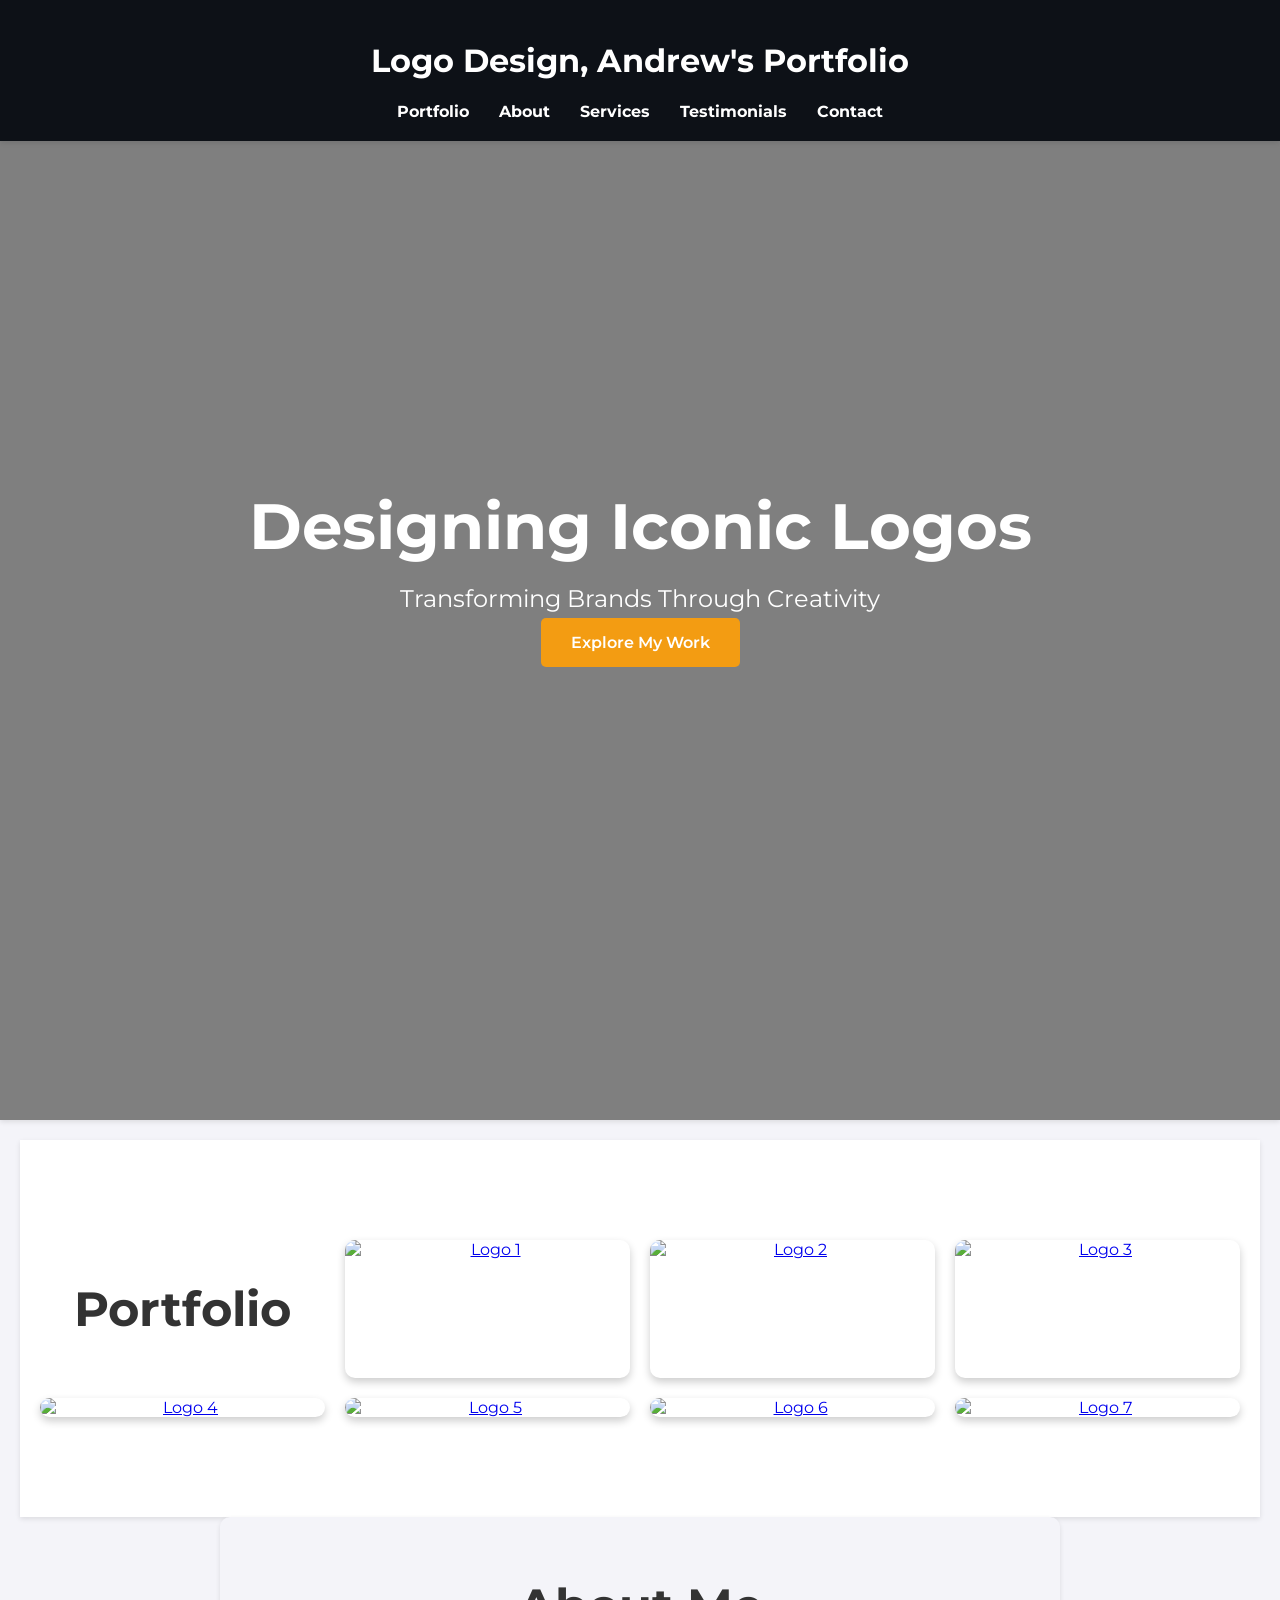
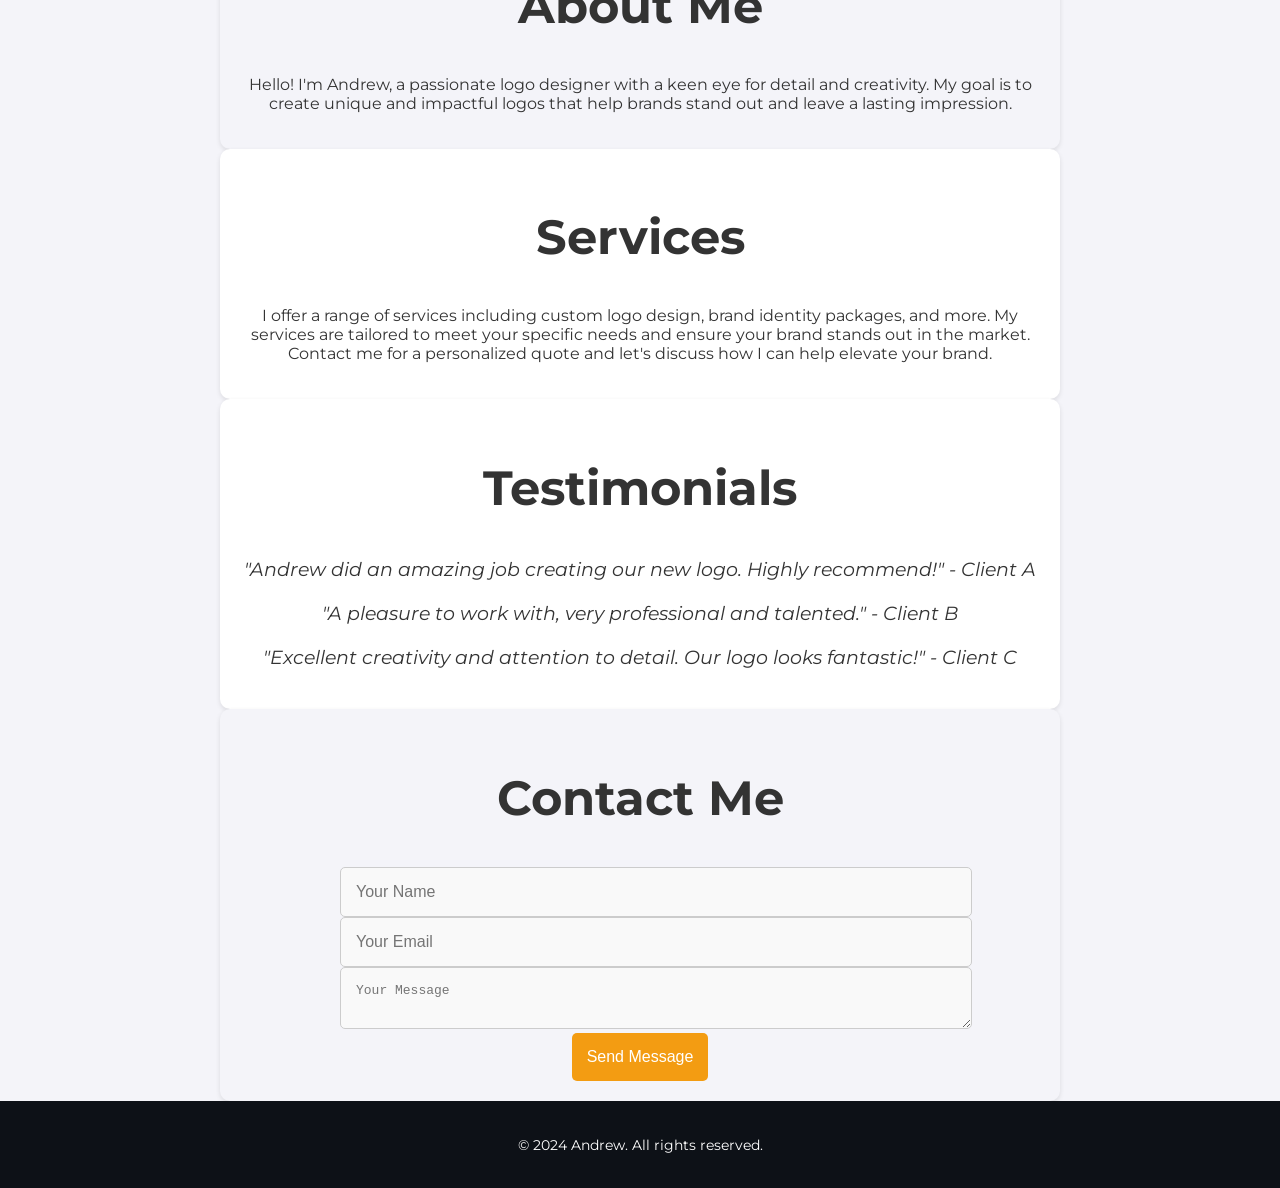
==== index.html @ 04f0a566 "Update index.html" ====
<!DOCTYPE html>
<html lang="en">

<head>
    <meta charset="UTF-8">
    <meta name="viewport" content="width=device-width, initial-scale=1.0">
    <title>Logo Designer Portfolio</title>
    <link href="https://fonts.googleapis.com/css2?family=Montserrat:wght@300;400;700&display=swap" rel="stylesheet">
    <script src="https://cdn.emailjs.com/dist/email.min.js"></script>
    <style>
        /* Same CSS as before */
        /* Responsive and General Styles */
body {
    font-family: 'Montserrat', sans-serif;
    margin: 0;
    padding: 0;
    color: #333;
    background-color: #f4f4f9;
}

header {
    background-color: #0d1117;
    color: #ffffff;
    padding: 20px 0;
    text-align: center;
    position: fixed;
    top: 0;
    width: 100%;
    z-index: 1000;
    box-shadow: 0 2px 5px rgba(0, 0, 0, 0.1);
    transition: background-color 0.3s;
}

nav ul {
    list-style: none;
    padding: 0;
    display: flex;
    justify-content: center;
    margin: 0;
}

nav ul li {
    margin: 0 15px;
}

nav ul li a {
    color: #ffffff;
    text-decoration: none;
    font-weight: 700;
    transition: color 0.3s;
}

nav ul li a:hover {
    color: #f39c12;
}

.hero {
    position: relative;
    height: 100vh;
    overflow: hidden;
    display: flex;
    justify-content: center;
    align-items: center;
    text-align: center;
    color: #ffffff;
    z-index: 1;
}

.hero-content {
    position: relative;
    z-index: 2;
    max-width: 800px;
    padding: 0 20px;
}

.hero-video {
    position: absolute;
    top: 0;
    left: 0;
    width: 100%;
    height: 100%;
    object-fit: cover;
    z-index: 1;
    opacity: 0.7;
}

.hero::before {
    content: '';
    position: absolute;
    top: 0;
    left: 0;
    width: 100%;
    height: 100%;
    background-color: rgba(0, 0, 0, 0.5);
    z-index: 1;
}

.hero h1 {
    font-size: 4em;
    margin: 0;
    line-height: 1.2;
}

.hero p {
    font-size: 1.5em;
    margin: 20px 0;
}

.hero a {
    color: #fff;
    background-color: #f39c12;
    padding: 15px 30px;
    border-radius: 5px;
    text-decoration: none;
    font-weight: 600;
    transition: background-color 0.3s;
}

.hero a:hover {
    background-color: #e67e22;
}

section {
    padding: 100px 20px;
    text-align: center;
    background-color: #ffffff;
    box-shadow: 0 2px 5px rgba(0, 0, 0, 0.1);
    margin: 20px 0;
}

h2 {
    margin-bottom: 40px;
    font-size: 3em;
    color: #333;
}

.portfolio {
    display: grid;
    grid-template-columns: repeat(auto-fit, minmax(250px, 1fr));
    gap: 20px;
    max-width: 1200px;
    margin: 0 auto;
}

.portfolio-item {
    transition: transform 0.3s, box-shadow 0.3s;
    border-radius: 10px;
    overflow: hidden;
    box-shadow: 0 4px 8px rgba(0, 0, 0, 0.2);
    cursor: pointer;
}

.portfolio-item img {
    width: 100%;
    height: auto;
    display: block;
}

.portfolio-item:hover {
    transform: translateY(-10px);
    box-shadow: 0 8px 16px rgba(0, 0, 0, 0.3);
}

.lightbox {
    display: none;
    position: fixed;
    top: 0;
    left: 0;
    width: 100%;
    height: 100%;
    background-color: rgba(0, 0, 0, 0.8);
    justify-content: center;
    align-items: center;
    z-index: 2000;
}

.lightbox img {
    max-width: 90%;
    max-height: 90%;
}

.lightbox:target {
    display: flex;
}

.lightbox-close {
    position: absolute;
    top: 20px;
    right: 20px;
    color: #ffffff;
    font-size: 2em;
    cursor: pointer;
    transition: color 0.3s;
}

.lightbox-close:hover {
    color: #f39c12;
}

.about,
.services,
.testimonials,
.contact {
    max-width: 800px;
    margin: 0 auto;
    padding: 20px;
    background-color: #f4f4f9;
    border-radius: 10px;
    box-shadow: 0 2px 5px rgba(0, 0, 0, 0.1);
}

.services,
.testimonials {
    background-color: #ffffff;
}

.testimonials p {
    font-style: italic;
    margin: 20px 0;
    font-size: 1.2em;
}

footer {
    background-color: #0d1117;
    color: #ffffff;
    text-align: center;
    padding: 20px 0;
    font-size: 0.9em;
}

.contact-form {
    max-width: 600px;
    margin: 0 auto;
    display: flex;
    flex-direction: column;
    gap: 15px;
}

.contact-form input,
.contact-form textarea {
    width: 100%;
    padding: 15px;
    border: 1px solid #ccc;
    border-radius: 5px;
    font-size: 1em;
    background-color: #f9f9f9;
}

.contact-form button {
    background-color: #f39c12;
    color: #fff;
    padding: 15px;
    border: none;
    border-radius: 5px;
    cursor: pointer;
    font-size: 1em;
    transition: background-color 0.3s;
}

.contact-form button:hover {
    background-color: #e67e22;
}

.error {
    border-color: red;
}

/* Media Queries for Responsive Design */
@media (max-width: 768px) {
    header {
        padding: 15px 0;
    }

    nav ul li {
        margin: 0 10px;
    }

    .hero h1 {
        font-size: 2.5em;
    }

    .hero p {
        font-size: 1.2em;
    }

    .portfolio {
        grid-template-columns: repeat(auto-fit, minmax(200px, 1fr));
        gap: 10px;
    }

    h2 {
        font-size: 2.5em;
    }

    section {
        padding: 80px 20px;
    }
}

@media (max-width: 480px) {
    header {
        padding: 10px 0;
    }

    nav ul {
        flex-direction: column;
    }

    nav ul li {
        margin: 10px 0;
    }

    .hero h1 {
        font-size: 2em;
    }

    .hero p {
        font-size: 1em;
    }

    .portfolio {
        grid-template-columns: 1fr;
        gap: 10px;
    }

    h2 {
        font-size: 2em;
    }

    section {
        padding: 60px 15px;
    }

    .contact-form input,
    .contact-form textarea {
        font-size: 0.9em;
        padding: 12px;
    }

    .contact-form button {
        font-size: 0.9em;
        padding: 12px;
    }
}
    </style>
</head>

<body>
    <header>
        <h1>Logo Design, Andrew's Portfolio</h1>
        <nav>
            <ul>
                <li><a href="#portfolio">Portfolio</a></li>
                <li><a href="#about">About</a></li>
                <li><a href="#services">Services</a></li>
                <li><a href="#testimonials">Testimonials</a></li>
                <li><a href="#contact">Contact</a></li>
            </ul>
        </nav>
    </header>

    <section class="hero">
        <!-- Video Background -->
        <video autoplay muted loop id="heroVideo" class="hero-video">
            <source src="91592-628463727_small.mp4" type="video/mp4">
            Your browser does not support the video tag.
        </video>

        <div class="hero-content">
            <h1>Designing Iconic Logos</h1>
            <p>Transforming Brands Through Creativity</p>
            <a href="#portfolio">Explore My Work</a>
        </div>
    </section>

    <section id="portfolio" class="portfolio">
        <h2>Portfolio</h2>
        <div class="portfolio-item">
            <a href="#lightbox1" data-image="https://via.placeholder.com/800x600">
                <img src="https://via.placeholder.com/400x300" alt="Logo 1">
            </a>
        </div>
        <div class="portfolio-item">
            <a href="#lightbox2" data-image="https://via.placeholder.com/800x600">
                <img src="https://via.placeholder.com/400x300" alt="Logo 2">
            </a>
        </div>
        <div class="portfolio-item">
            <a href="#lightbox3" data-image="https://via.placeholder.com/800x600">
                <img src="https://via.placeholder.com/400x300" alt="Logo 3">
            </a>
        </div>
        <div class="portfolio-item">
            <a href="#lightbox1" data-image="https://via.placeholder.com/800x600">
                <img src="https://via.placeholder.com/400x300" alt="Logo 4">
            </a>
        </div>
        <div class="portfolio-item">
            <a href="#lightbox2" data-image="https://via.placeholder.com/800x600">
                <img src="https://via.placeholder.com/400x300" alt="Logo 5">
            </a>
        </div>
        <div class="portfolio-item">
            <a href="#lightbox3" data-image="https://via.placeholder.com/800x600">
                <img src="https://via.placeholder.com/400x300" alt="Logo 6">
            </a>
        </div>
        <div class="portfolio-item">
            <a href="#lightbox3" data-image="https://via.placeholder.com/800x600">
                <img src="https://via.placeholder.com/400x300" alt="Logo 7">
            </a>
        </div>
        <!-- Add more portfolio items as needed -->
    </section>

    <!-- Lightbox Sections -->
    <div id="lightbox1" class="lightbox">
        <span class="lightbox-close" onclick="window.location.hash = '';">&times;</span>
        <img src="https://via.placeholder.com/800x600" alt="Logo 1">
    </div>
    <div id="lightbox2" class="lightbox">
        <span class="lightbox-close" onclick="window.location.hash = '';">&times;</span>
        <img src="https://via.placeholder.com/800x600" alt="Logo 2">
    </div>
    <div id="lightbox3" class="lightbox">
        <span class="lightbox-close" onclick="window.location.hash = '';">&times;</span>
        <img src="https://via.placeholder.com/800x600" alt="Logo 3">
    </div>
    <div id="lightbox1" class="lightbox">
        <span class="lightbox-close" onclick="window.location.hash = '';">&times;</span>
        <img src="https://via.placeholder.com/800x600" alt="Logo 4">
    </div>
    <div id="lightbox2" class="lightbox">
        <span class="lightbox-close" onclick="window.location.hash = '';">&times;</span>
        <img src="https://via.placeholder.com/800x600" alt="Logo 5">
    </div>
    <div id="lightbox3" class="lightbox">
        <span class="lightbox-close" onclick="window.location.hash = '';">&times;</span>
        <img src="https://via.placeholder.com/800x600" alt="Logo 6">
    </div>
    <div id="lightbox3" class="lightbox">
        <span class="lightbox-close" onclick="window.location.hash = '';">&times;</span>
        <img src="https://via.placeholder.com/800x600" alt="Logo 7">
    </div>

    <section id="about" class="about">
        <h2>About Me</h2>
        <p>Hello! I'm Andrew, a passionate logo designer with a keen eye for detail and creativity. My goal is to create unique and impactful logos that help brands stand out and leave a lasting impression.</p>
    </section>

    <section id="services" class="services">
        <h2>Services</h2>
        <p>I offer a range of services including custom logo design, brand identity packages, and more. My services are tailored to meet your specific needs and ensure your brand stands out in the market. Contact me for a personalized quote and let's discuss how I can help elevate your brand.</p>
    </section>

    <section id="testimonials" class="testimonials">
        <h2>Testimonials</h2>
        <p>"Andrew did an amazing job creating our new logo. Highly recommend!" - Client A</p>
        <p>"A pleasure to work with, very professional and talented." - Client B</p>
        <p>"Excellent creativity and attention to detail. Our logo looks fantastic!" - Client C</p>
    </section>

    <section id="contact" class="contact">
        <h2>Contact Me</h2>
        <div class="contact-form">
            <form id="contact-form">
                <input type="text" name="name" placeholder="Your Name" required>
                <input type="email" name="email" placeholder="Your Email" required>
                <textarea name="message" placeholder="Your Message" required></textarea>
                <button type="submit">Send Message</button>
            </form>
        </div>
    </section>

    <footer>
        <p>&copy; 2024 Andrew. All rights reserved.</p>
    </footer>

    <script>
        emailjs.init("1Louy701aFXIKNTLS");

        document.getElementById('contact-form').addEventListener('submit', function(event) {
            event.preventDefault();
            
            const form = event.target;
            
            emailjs.sendForm('service_i43rdo8', 'template_s6e9swh', form)
                .then(function(response) {
                    alert('Message sent successfully!');
                    form.reset();
                }, function(error) {
                    alert('Failed to send message. Please try again.');
                });
        });

        document.querySelectorAll('.portfolio-item a').forEach(item => {
            item.addEventListener('click', function(event) {
                event.preventDefault();
                const lightboxId = this.getAttribute('href');
                document.querySelector(lightboxId).style.display = 'flex';
            });
        });

        document.querySelectorAll('.lightbox-close').forEach(closeBtn => {
            closeBtn.addEventListener('click', function() {
                this.parentElement.style.display = 'none';
            });
        });
    </script>
</body>

            </html>
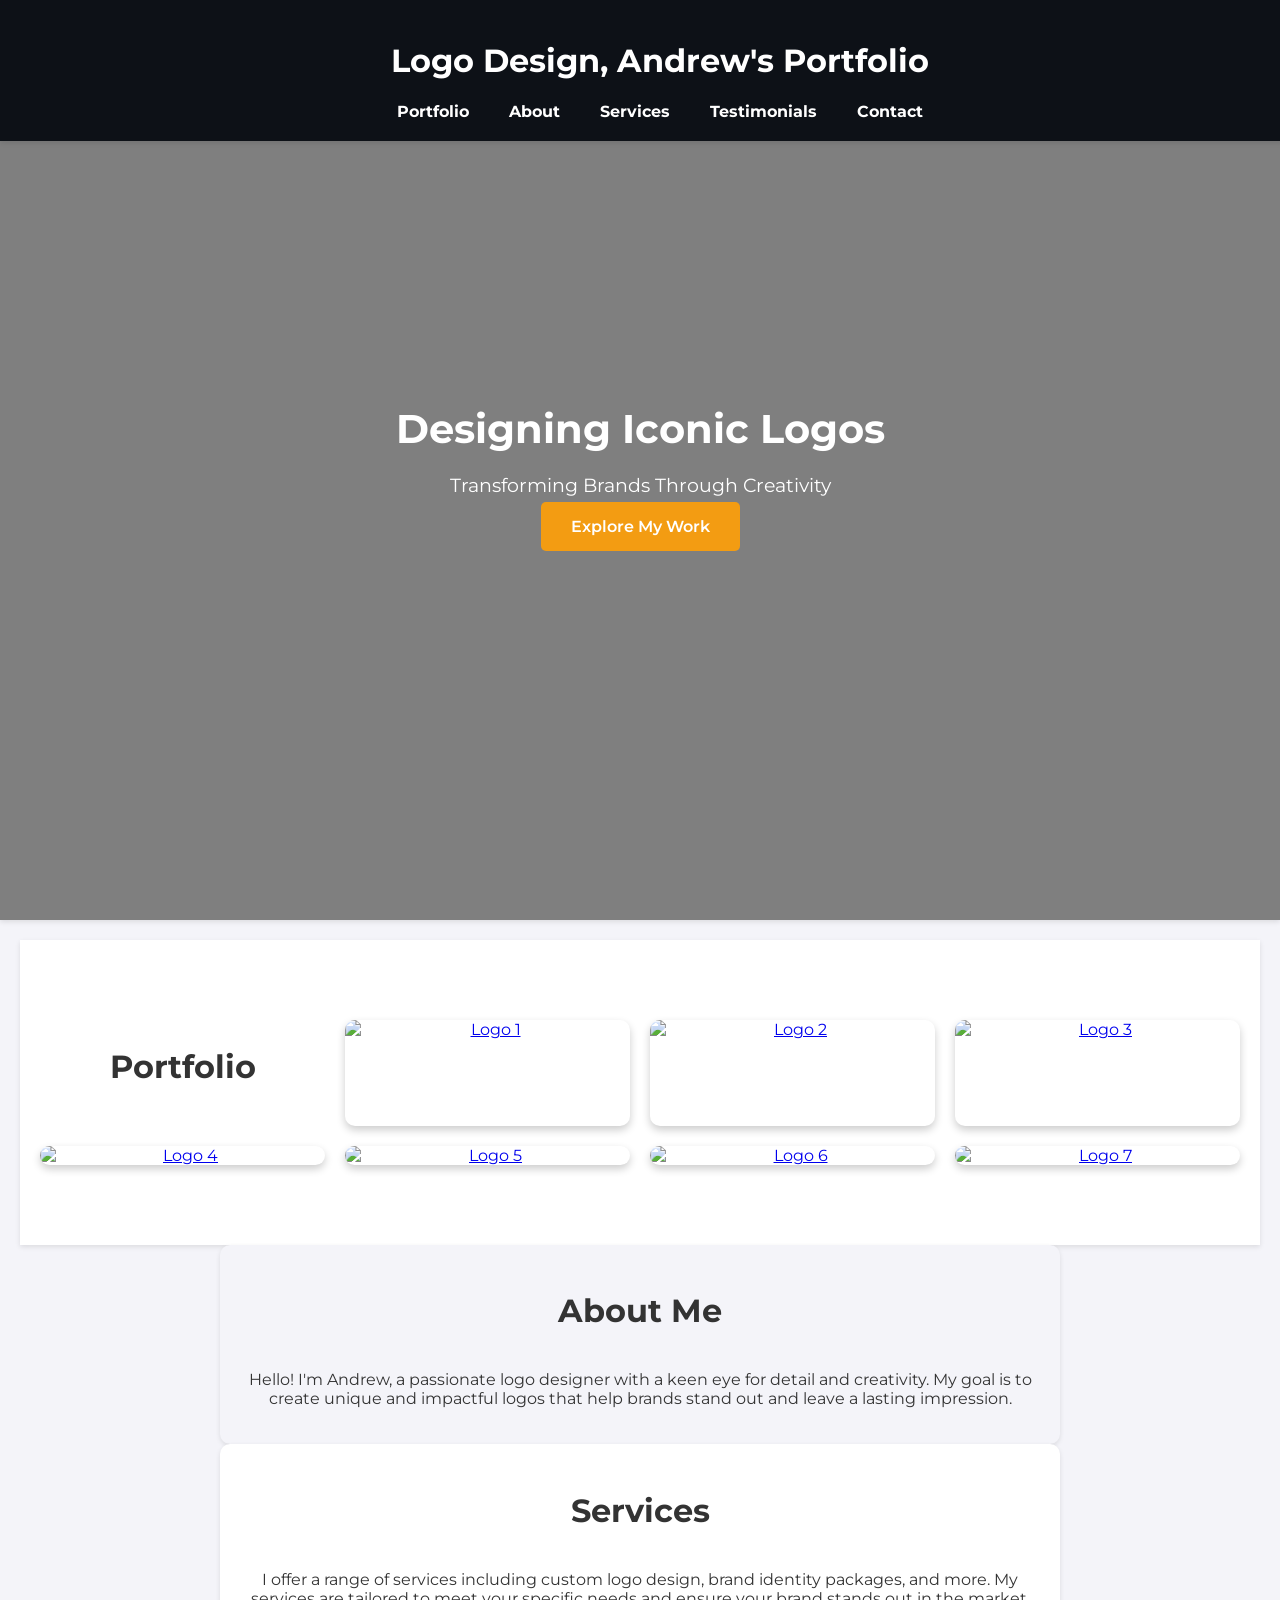
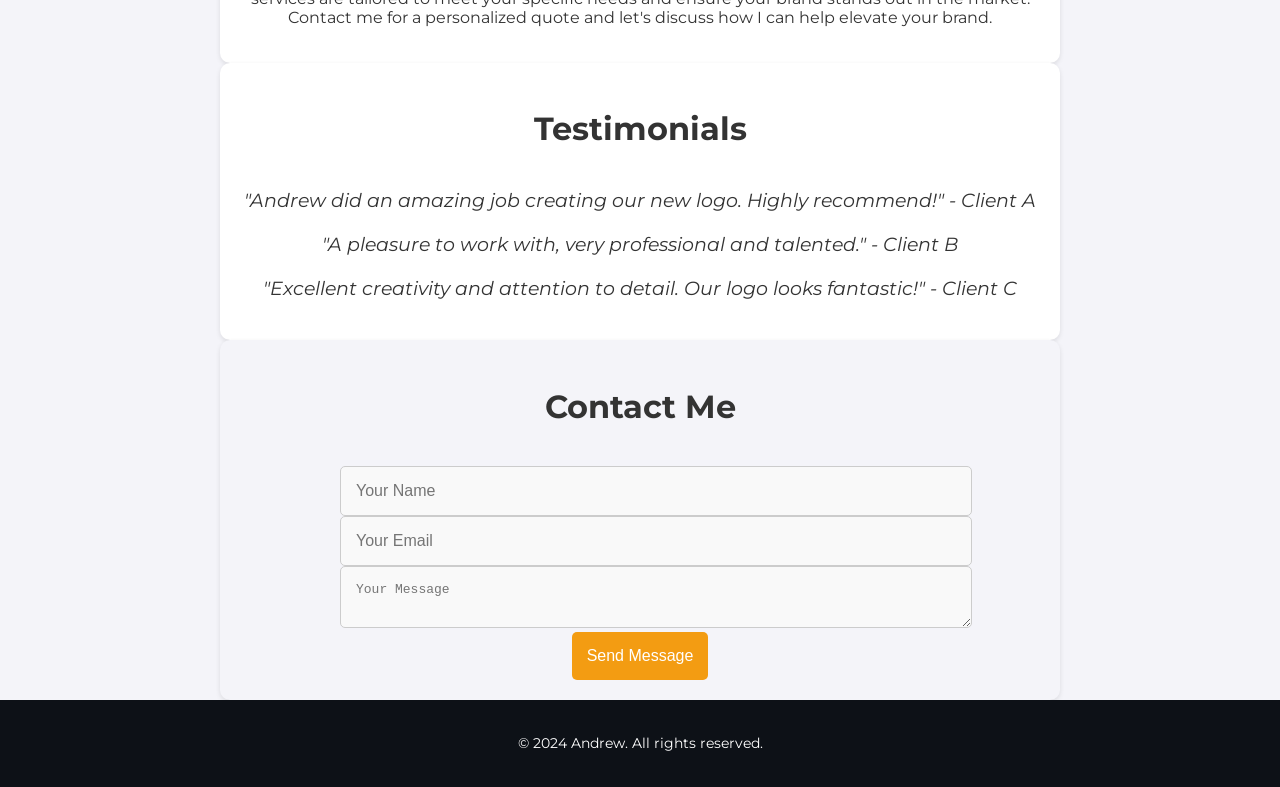
==== commit 25aef52d: "Update index.html" ====
--- a/index.html
+++ b/index.html
@@ -10,338 +10,285 @@
     <style>
         /* Same CSS as before */
         /* Responsive and General Styles */
-body {
-    font-family: 'Montserrat', sans-serif;
-    margin: 0;
-    padding: 0;
-    color: #333;
-    background-color: #f4f4f9;
-}
-
-header {
-    background-color: #0d1117;
-    color: #ffffff;
-    padding: 20px 0;
-    text-align: center;
-    position: fixed;
-    top: 0;
-    width: 100%;
-    z-index: 1000;
-    box-shadow: 0 2px 5px rgba(0, 0, 0, 0.1);
-    transition: background-color 0.3s;
-}
-
-nav ul {
-    list-style: none;
-    padding: 0;
-    display: flex;
-    justify-content: center;
-    margin: 0;
-}
-
-nav ul li {
-    margin: 0 15px;
-}
-
-nav ul li a {
-    color: #ffffff;
-    text-decoration: none;
-    font-weight: 700;
-    transition: color 0.3s;
-}
-
-nav ul li a:hover {
-    color: #f39c12;
-}
-
-.hero {
-    position: relative;
-    height: 100vh;
-    overflow: hidden;
-    display: flex;
-    justify-content: center;
-    align-items: center;
-    text-align: center;
-    color: #ffffff;
-    z-index: 1;
-}
-
-.hero-content {
-    position: relative;
-    z-index: 2;
-    max-width: 800px;
-    padding: 0 20px;
-}
-
-.hero-video {
-    position: absolute;
-    top: 0;
-    left: 0;
-    width: 100%;
-    height: 100%;
-    object-fit: cover;
-    z-index: 1;
-    opacity: 0.7;
-}
-
-.hero::before {
-    content: '';
-    position: absolute;
-    top: 0;
-    left: 0;
-    width: 100%;
-    height: 100%;
-    background-color: rgba(0, 0, 0, 0.5);
-    z-index: 1;
-}
-
-.hero h1 {
-    font-size: 4em;
-    margin: 0;
-    line-height: 1.2;
-}
-
-.hero p {
-    font-size: 1.5em;
-    margin: 20px 0;
-}
-
-.hero a {
-    color: #fff;
-    background-color: #f39c12;
-    padding: 15px 30px;
-    border-radius: 5px;
-    text-decoration: none;
-    font-weight: 600;
-    transition: background-color 0.3s;
-}
-
-.hero a:hover {
-    background-color: #e67e22;
-}
-
-section {
-    padding: 100px 20px;
-    text-align: center;
-    background-color: #ffffff;
-    box-shadow: 0 2px 5px rgba(0, 0, 0, 0.1);
-    margin: 20px 0;
-}
-
-h2 {
-    margin-bottom: 40px;
-    font-size: 3em;
-    color: #333;
-}
-
-.portfolio {
-    display: grid;
-    grid-template-columns: repeat(auto-fit, minmax(250px, 1fr));
-    gap: 20px;
-    max-width: 1200px;
-    margin: 0 auto;
-}
-
-.portfolio-item {
-    transition: transform 0.3s, box-shadow 0.3s;
-    border-radius: 10px;
-    overflow: hidden;
-    box-shadow: 0 4px 8px rgba(0, 0, 0, 0.2);
-    cursor: pointer;
-}
-
-.portfolio-item img {
-    width: 100%;
-    height: auto;
-    display: block;
-}
-
-.portfolio-item:hover {
-    transform: translateY(-10px);
-    box-shadow: 0 8px 16px rgba(0, 0, 0, 0.3);
-}
-
-.lightbox {
-    display: none;
-    position: fixed;
-    top: 0;
-    left: 0;
-    width: 100%;
-    height: 100%;
-    background-color: rgba(0, 0, 0, 0.8);
-    justify-content: center;
-    align-items: center;
-    z-index: 2000;
-}
-
-.lightbox img {
-    max-width: 90%;
-    max-height: 90%;
-}
-
-.lightbox:target {
-    display: flex;
-}
-
-.lightbox-close {
-    position: absolute;
-    top: 20px;
-    right: 20px;
-    color: #ffffff;
-    font-size: 2em;
-    cursor: pointer;
-    transition: color 0.3s;
-}
-
-.lightbox-close:hover {
-    color: #f39c12;
-}
-
-.about,
-.services,
-.testimonials,
-.contact {
-    max-width: 800px;
-    margin: 0 auto;
-    padding: 20px;
-    background-color: #f4f4f9;
-    border-radius: 10px;
-    box-shadow: 0 2px 5px rgba(0, 0, 0, 0.1);
-}
-
-.services,
-.testimonials {
-    background-color: #ffffff;
-}
-
-.testimonials p {
-    font-style: italic;
-    margin: 20px 0;
-    font-size: 1.2em;
-}
-
-footer {
-    background-color: #0d1117;
-    color: #ffffff;
-    text-align: center;
-    padding: 20px 0;
-    font-size: 0.9em;
-}
-
-.contact-form {
-    max-width: 600px;
-    margin: 0 auto;
-    display: flex;
-    flex-direction: column;
-    gap: 15px;
-}
-
-.contact-form input,
-.contact-form textarea {
-    width: 100%;
-    padding: 15px;
-    border: 1px solid #ccc;
-    border-radius: 5px;
-    font-size: 1em;
-    background-color: #f9f9f9;
-}
-
-.contact-form button {
-    background-color: #f39c12;
-    color: #fff;
-    padding: 15px;
-    border: none;
-    border-radius: 5px;
-    cursor: pointer;
-    font-size: 1em;
-    transition: background-color 0.3s;
-}
-
-.contact-form button:hover {
-    background-color: #e67e22;
-}
-
-.error {
-    border-color: red;
-}
-
-/* Media Queries for Responsive Design */
-@media (max-width: 768px) {
-    header {
-        padding: 15px 0;
-    }
-
-    nav ul li {
-        margin: 0 10px;
-    }
-
-    .hero h1 {
-        font-size: 2.5em;
-    }
-
-    .hero p {
-        font-size: 1.2em;
-    }
-
-    .portfolio {
-        grid-template-columns: repeat(auto-fit, minmax(200px, 1fr));
-        gap: 10px;
-    }
-
-    h2 {
-        font-size: 2.5em;
-    }
-
-    section {
-        padding: 80px 20px;
-    }
-}
-
-@media (max-width: 480px) {
-    header {
-        padding: 10px 0;
-    }
-
-    nav ul {
-        flex-direction: column;
-    }
-
-    nav ul li {
-        margin: 10px 0;
-    }
-
-    .hero h1 {
-        font-size: 2em;
-    }
-
-    .hero p {
-        font-size: 1em;
-    }
-
-    .portfolio {
-        grid-template-columns: 1fr;
-        gap: 10px;
-    }
-
-    h2 {
-        font-size: 2em;
-    }
-
-    section {
-        padding: 60px 15px;
-    }
-
-    .contact-form input,
-    .contact-form textarea {
-        font-size: 0.9em;
-        padding: 12px;
-    }
-
-    .contact-form button {
-        font-size: 0.9em;
-        padding: 12px;
-    }
-}
+        body {
+            font-family: 'Montserrat', sans-serif;
+            margin: 0;
+            padding: 0;
+            color: #333;
+            background-color: #f4f4f9;
+        }
+
+        header {
+            background-color: #0d1117;
+            color: #ffffff;
+            padding: 20px;
+            text-align: center;
+            position: fixed;
+            top: 0;
+            width: 100%;
+            z-index: 1000;
+            box-shadow: 0 2px 5px rgba(0, 0, 0, 0.1);
+            transition: background-color 0.3s;
+        }
+
+        nav ul {
+            list-style: none;
+            padding: 0;
+            display: flex;
+            justify-content: center;
+            margin: 0;
+            flex-wrap: wrap;
+        }
+
+        nav ul li {
+            margin: 0 10px;
+        }
+
+        nav ul li a {
+            color: #ffffff;
+            text-decoration: none;
+            font-weight: 700;
+            transition: color 0.3s;
+            padding: 5px 10px;
+        }
+
+        nav ul li a:hover {
+            color: #f39c12;
+        }
+
+        .hero {
+            position: relative;
+            height: 100vh;
+            overflow: hidden;
+            display: flex;
+            justify-content: center;
+            align-items: center;
+            text-align: center;
+            color: #ffffff;
+            z-index: 1;
+            padding: 0 20px;
+            box-sizing: border-box;
+        }
+
+        .hero-content {
+            position: relative;
+            z-index: 2;
+            max-width: 800px;
+        }
+
+        .hero-video {
+            position: absolute;
+            top: 0;
+            left: 0;
+            width: 100%;
+            height: 100%;
+            object-fit: cover;
+            z-index: 1;
+            opacity: 0.7;
+        }
+
+        .hero::before {
+            content: '';
+            position: absolute;
+            top: 0;
+            left: 0;
+            width: 100%;
+            height: 100%;
+            background-color: rgba(0, 0, 0, 0.5);
+            z-index: 1;
+        }
+
+        .hero h1 {
+            font-size: 2.5em;
+            margin: 0;
+            line-height: 1.2;
+        }
+
+        .hero p {
+            font-size: 1.2em;
+            margin: 20px 0;
+        }
+
+        .hero a {
+            color: #fff;
+            background-color: #f39c12;
+            padding: 15px 30px;
+            border-radius: 5px;
+            text-decoration: none;
+            font-weight: 600;
+            transition: background-color 0.3s;
+        }
+
+        .hero a:hover {
+            background-color: #e67e22;
+        }
+
+        section {
+            padding: 80px 20px;
+            text-align: center;
+            background-color: #ffffff;
+            box-shadow: 0 2px 5px rgba(0, 0, 0, 0.1);
+            margin: 20px 0;
+        }
+
+        h2 {
+            margin-bottom: 40px;
+            font-size: 2em;
+            color: #333;
+        }
+
+        .portfolio {
+            display: grid;
+            grid-template-columns: repeat(auto-fit, minmax(250px, 1fr));
+            gap: 20px;
+            max-width: 1200px;
+            margin: 0 auto;
+        }
+
+        .portfolio-item {
+            transition: transform 0.3s, box-shadow 0.3s;
+            border-radius: 10px;
+            overflow: hidden;
+            box-shadow: 0 4px 8px rgba(0, 0, 0, 0.2);
+            cursor: pointer;
+        }
+
+        .portfolio-item img {
+            width: 100%;
+            height: auto;
+            display: block;
+        }
+
+        .portfolio-item:hover {
+            transform: translateY(-10px);
+            box-shadow: 0 8px 16px rgba(0, 0, 0, 0.3);
+        }
+
+        .lightbox {
+            display: none;
+            position: fixed;
+            top: 0;
+            left: 0;
+            width: 100%;
+            height: 100%;
+            background-color: rgba(0, 0, 0, 0.8);
+            justify-content: center;
+            align-items: center;
+            z-index: 2000;
+        }
+
+        .lightbox img {
+            max-width: 90%;
+            max-height: 90%;
+        }
+
+        .lightbox:target {
+            display: flex;
+        }
+
+        .lightbox-close {
+            position: absolute;
+            top: 20px;
+            right: 20px;
+            color: #ffffff;
+            font-size: 2em;
+            cursor: pointer;
+            transition: color 0.3s;
+        }
+
+        .lightbox-close:hover {
+            color: #f39c12;
+        }
+
+        .about,
+        .services,
+        .testimonials,
+        .contact {
+            max-width: 800px;
+            margin: 0 auto;
+            padding: 20px;
+            background-color: #f4f4f9;
+            border-radius: 10px;
+            box-shadow: 0 2px 5px rgba(0, 0, 0, 0.1);
+        }
+
+        .services,
+        .testimonials {
+            background-color: #ffffff;
+        }
+
+        .testimonials p {
+            font-style: italic;
+            margin: 20px 0;
+            font-size: 1.2em;
+        }
+
+        footer {
+            background-color: #0d1117;
+            color: #ffffff;
+            text-align: center;
+            padding: 20px 0;
+            font-size: 0.9em;
+        }
+
+        .contact-form {
+            max-width: 600px;
+            margin: 0 auto;
+            display: flex;
+            flex-direction: column;
+            gap: 15px;
+        }
+
+        .contact-form input,
+        .contact-form textarea {
+            width: 100%;
+            padding: 15px;
+            border: 1px solid #ccc;
+            border-radius: 5px;
+            font-size: 1em;
+            background-color: #f9f9f9;
+        }
+
+        .contact-form button {
+            background-color: #f39c12;
+            color: #fff;
+            padding: 15px;
+            border: none;
+            border-radius: 5px;
+            cursor: pointer;
+            font-size: 1em;
+            transition: background-color 0.3s;
+        }
+
+        .contact-form button:hover {
+            background-color: #e67e22;
+        }
+
+        @media (max-width: 768px) {
+            .hero h1 {
+                font-size: 2em;
+            }
+
+            .hero p {
+                font-size: 1em;
+            }
+
+            nav ul {
+                flex-direction: column;
+            }
+
+            .portfolio {
+                grid-template-columns: 1fr;
+            }
+
+            section {
+                padding: 60px 20px;
+            }
+
+            h2 {
+                font-size: 1.8em;
+            }
+        }
     </style>
 </head>
 
@@ -509,4 +456,4 @@
     </script>
 </body>
 
-            </html>
+</html>
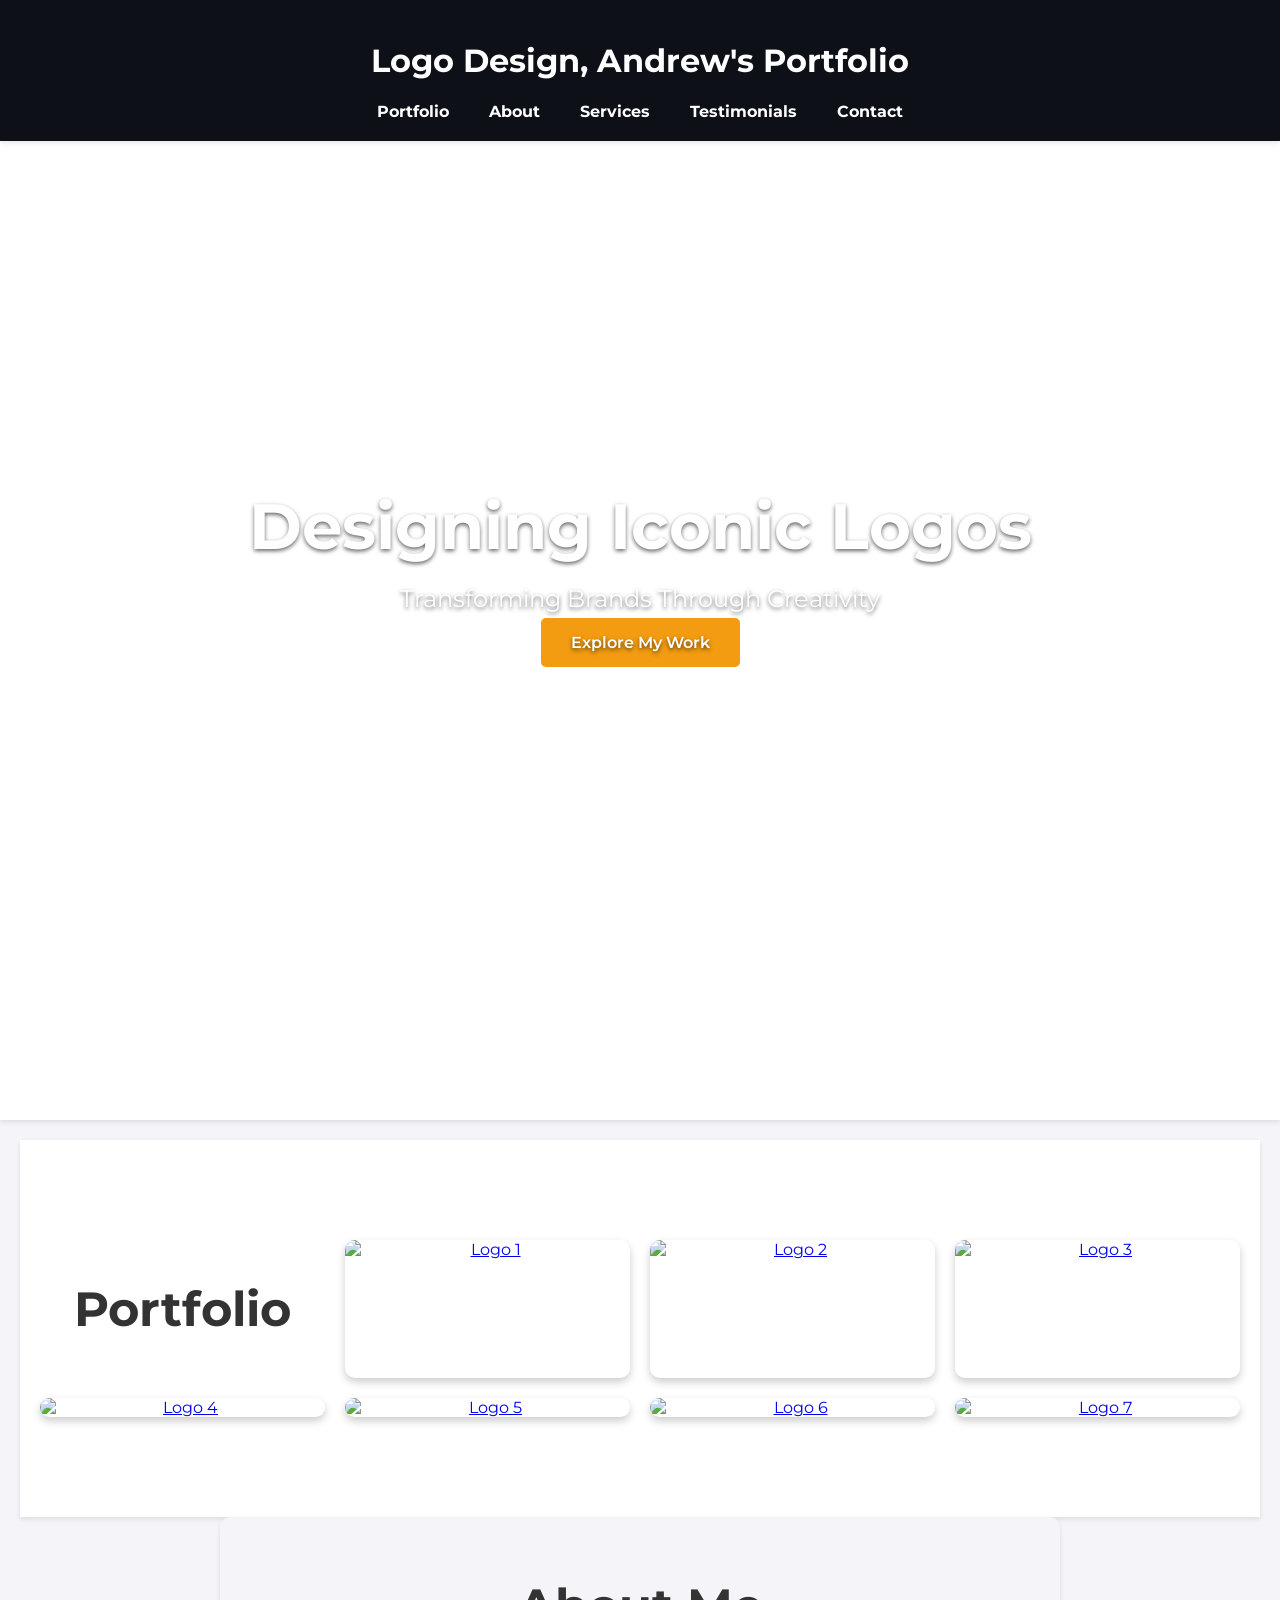
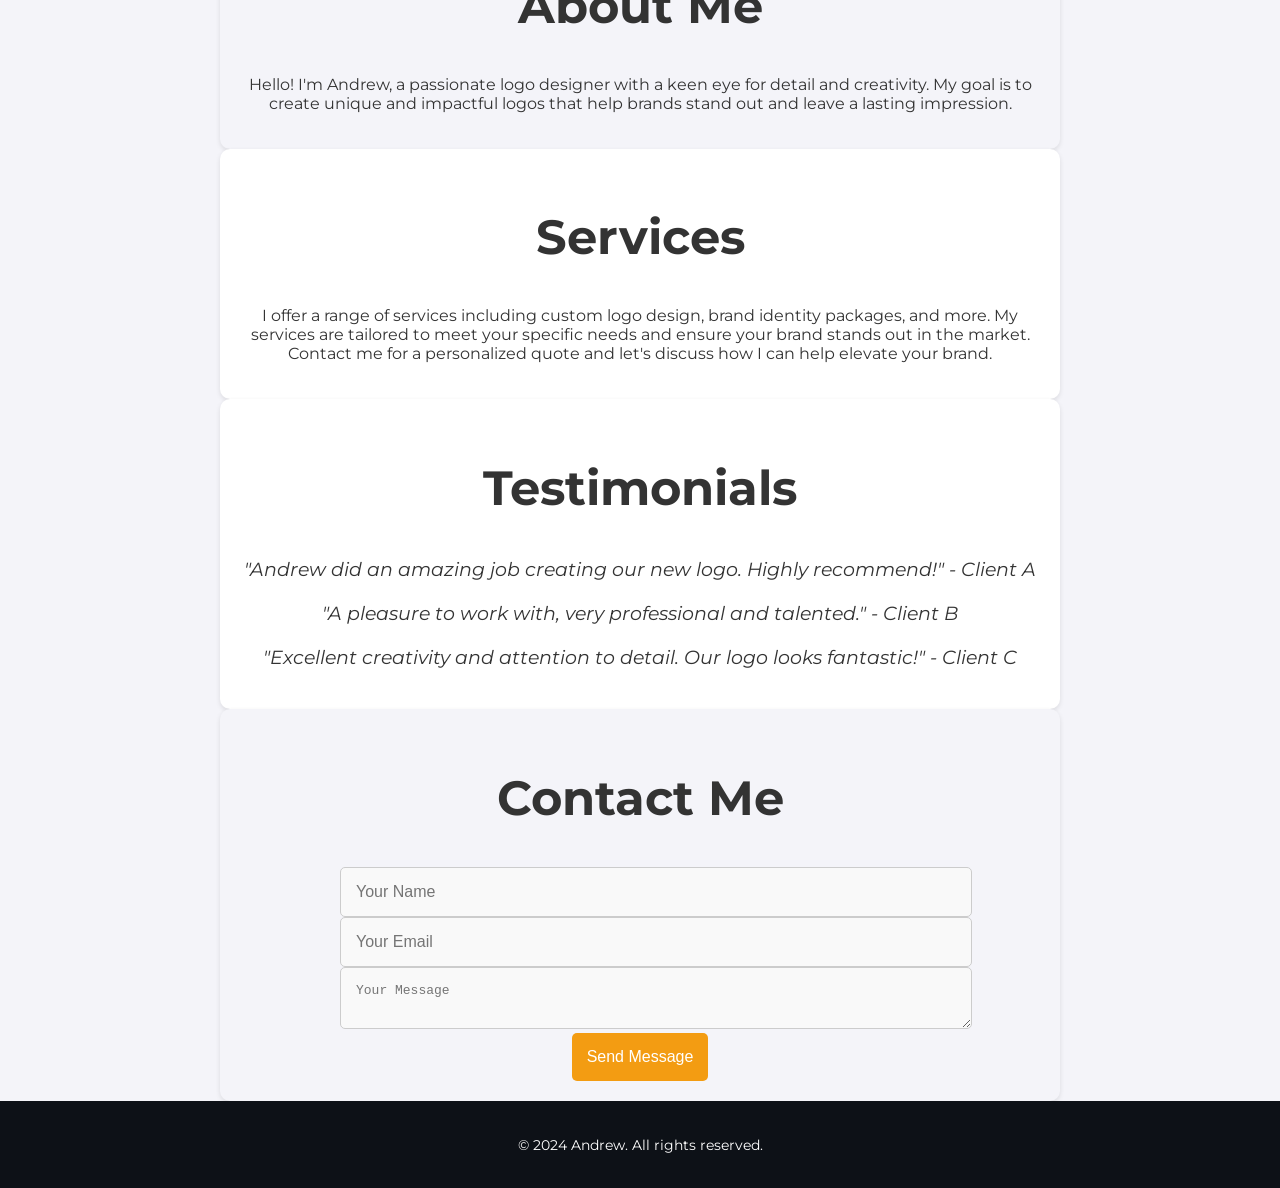
==== commit a36c37be: "Update index.html" ====
--- a/index.html
+++ b/index.html
@@ -10,7 +10,7 @@
     <style>
         /* Same CSS as before */
         /* Responsive and General Styles */
-        body {
+                body {
             font-family: 'Montserrat', sans-serif;
             margin: 0;
             padding: 0;
@@ -21,7 +21,7 @@
         header {
             background-color: #0d1117;
             color: #ffffff;
-            padding: 20px;
+            padding: 20px 0;
             text-align: center;
             position: fixed;
             top: 0;
@@ -37,11 +37,10 @@
             display: flex;
             justify-content: center;
             margin: 0;
-            flex-wrap: wrap;
         }
 
         nav ul li {
-            margin: 0 10px;
+            margin: 0 20px;
         }
 
         nav ul li a {
@@ -49,7 +48,6 @@
             text-decoration: none;
             font-weight: 700;
             transition: color 0.3s;
-            padding: 5px 10px;
         }
 
         nav ul li a:hover {
@@ -65,47 +63,34 @@
             align-items: center;
             text-align: center;
             color: #ffffff;
-            z-index: 1;
-            padding: 0 20px;
-            box-sizing: border-box;
-        }
-
-        .hero-content {
-            position: relative;
-            z-index: 2;
-            max-width: 800px;
-        }
-
-        .hero-video {
+            text-shadow: 0 2px 4px rgba(0, 0, 0, 0.6);
+        }
+
+        .hero video {
             position: absolute;
             top: 0;
             left: 0;
             width: 100%;
             height: 100%;
             object-fit: cover;
-            z-index: 1;
-            opacity: 0.7;
-        }
-
-        .hero::before {
-            content: '';
-            position: absolute;
-            top: 0;
-            left: 0;
-            width: 100%;
-            height: 100%;
-            background-color: rgba(0, 0, 0, 0.5);
-            z-index: 1;
+            z-index: -1;
+        }
+
+        .hero-content {
+            position: relative;
+            z-index: 2;
+            max-width: 800px;
+            padding: 0 20px;
         }
 
         .hero h1 {
-            font-size: 2.5em;
+            font-size: 4em;
             margin: 0;
             line-height: 1.2;
         }
 
         .hero p {
-            font-size: 1.2em;
+            font-size: 1.5em;
             margin: 20px 0;
         }
 
@@ -124,7 +109,7 @@
         }
 
         section {
-            padding: 80px 20px;
+            padding: 100px 20px;
             text-align: center;
             background-color: #ffffff;
             box-shadow: 0 2px 5px rgba(0, 0, 0, 0.1);
@@ -133,7 +118,7 @@
 
         h2 {
             margin-bottom: 40px;
-            font-size: 2em;
+            font-size: 3em;
             color: #333;
         }
 
@@ -264,31 +249,20 @@
             background-color: #e67e22;
         }
 
+        .error {
+            border-color: red;
+        }
+
         @media (max-width: 768px) {
             .hero h1 {
-                font-size: 2em;
+                font-size: 2.5em;
             }
 
             .hero p {
-                font-size: 1em;
+                font-size: 1.2em;
             }
-
-            nav ul {
-                flex-direction: column;
-            }
-
-            .portfolio {
-                grid-template-columns: 1fr;
-            }
-
-            section {
-                padding: 60px 20px;
-            }
-
-            h2 {
-                font-size: 1.8em;
-            }
-        }
+        }
+
     </style>
 </head>
 
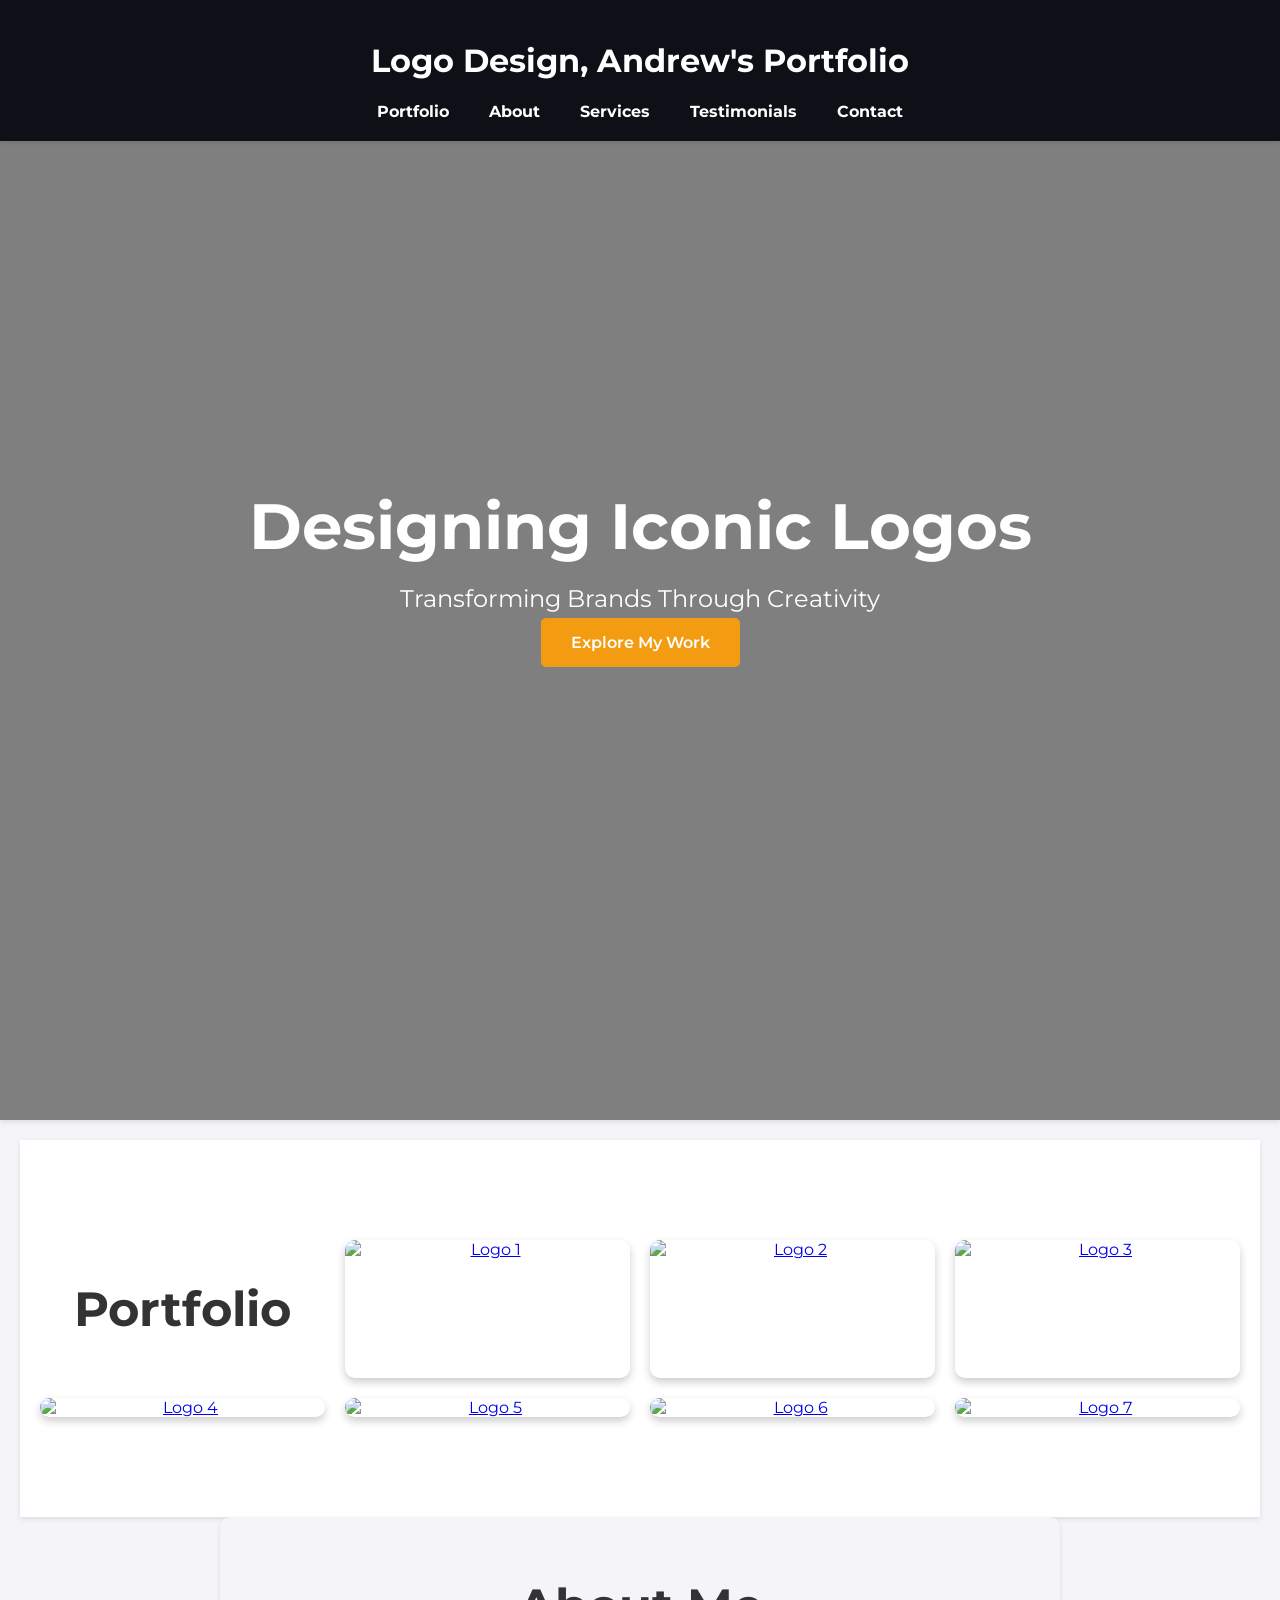
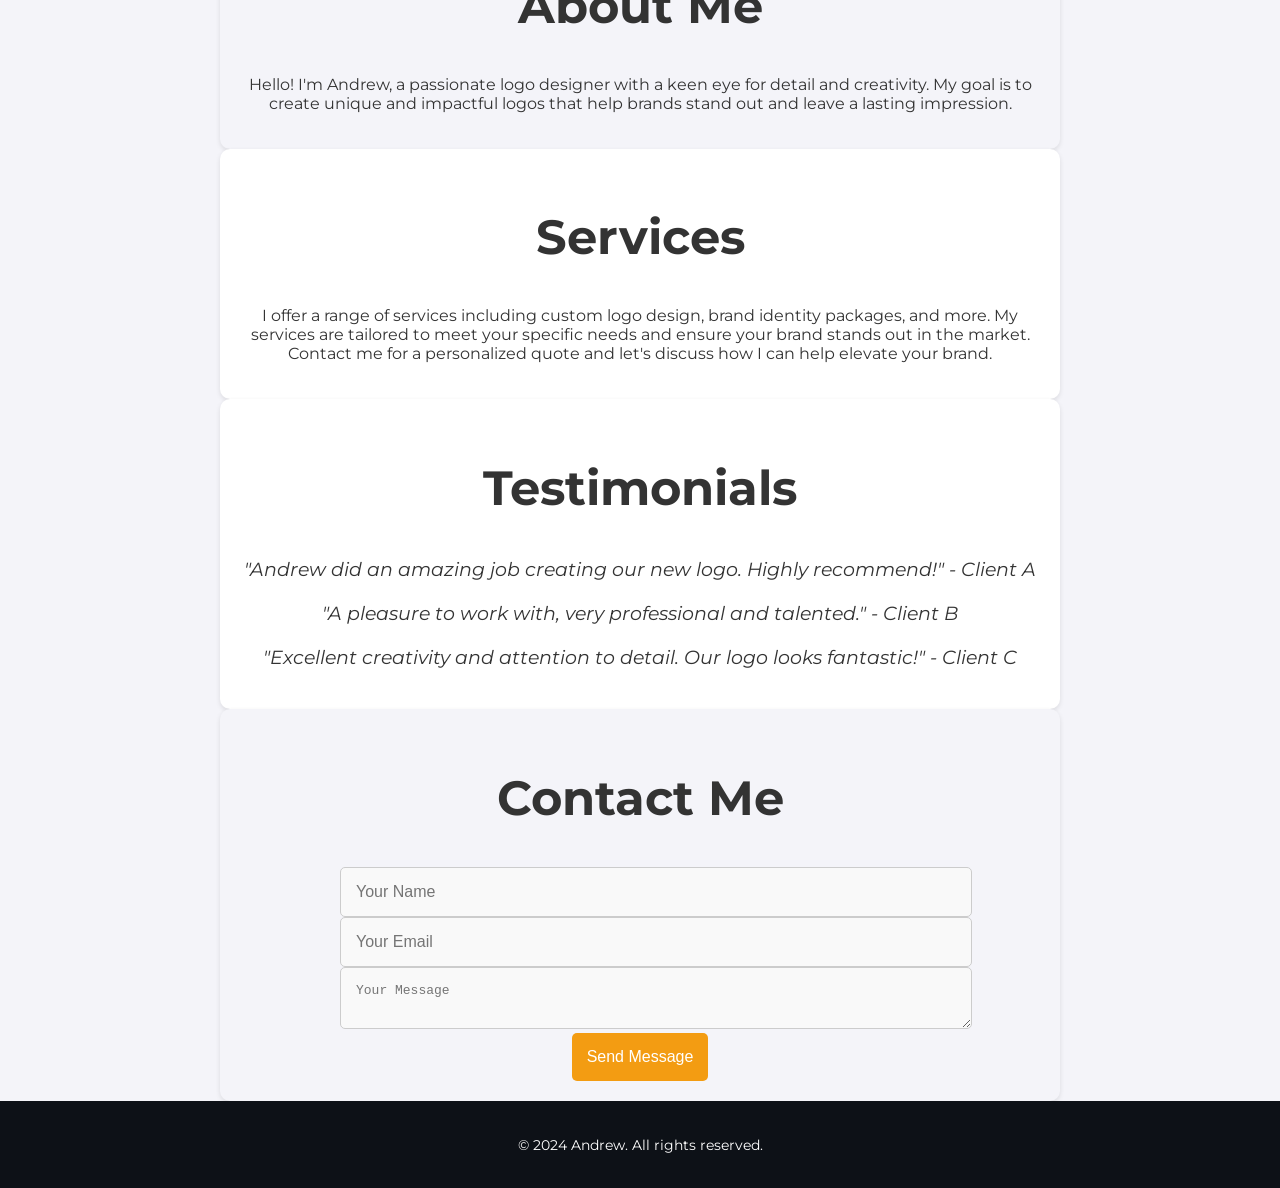
==== commit b7836a56: "Update index.html" ====
--- a/index.html
+++ b/index.html
@@ -9,8 +9,7 @@
     <script src="https://cdn.emailjs.com/dist/email.min.js"></script>
     <style>
         /* Same CSS as before */
-        /* Responsive and General Styles */
-                body {
+        body {
             font-family: 'Montserrat', sans-serif;
             margin: 0;
             padding: 0;
@@ -63,24 +62,36 @@
             align-items: center;
             text-align: center;
             color: #ffffff;
-            text-shadow: 0 2px 4px rgba(0, 0, 0, 0.6);
-        }
-
-        .hero video {
+            z-index: 1;
+        }
+
+        .hero-content {
+            position: relative;
+            z-index: 2; /* Ensure content is above video */
+            max-width: 800px;
+            padding: 0 20px;
+        }
+
+        .hero-video {
             position: absolute;
             top: 0;
             left: 0;
             width: 100%;
             height: 100%;
             object-fit: cover;
-            z-index: -1;
-        }
-
-        .hero-content {
-            position: relative;
-            z-index: 2;
-            max-width: 800px;
-            padding: 0 20px;
+            z-index: 1;
+            opacity: 0.7; /* Adjust transparency if needed */
+        }
+
+        .hero::before {
+            content: '';
+            position: absolute;
+            top: 0;
+            left: 0;
+            width: 100%;
+            height: 100%;
+            background-color: rgba(0, 0, 0, 0.5); /* Dark overlay */
+            z-index: 1;
         }
 
         .hero h1 {
@@ -262,7 +273,6 @@
                 font-size: 1.2em;
             }
         }
-
     </style>
 </head>
 
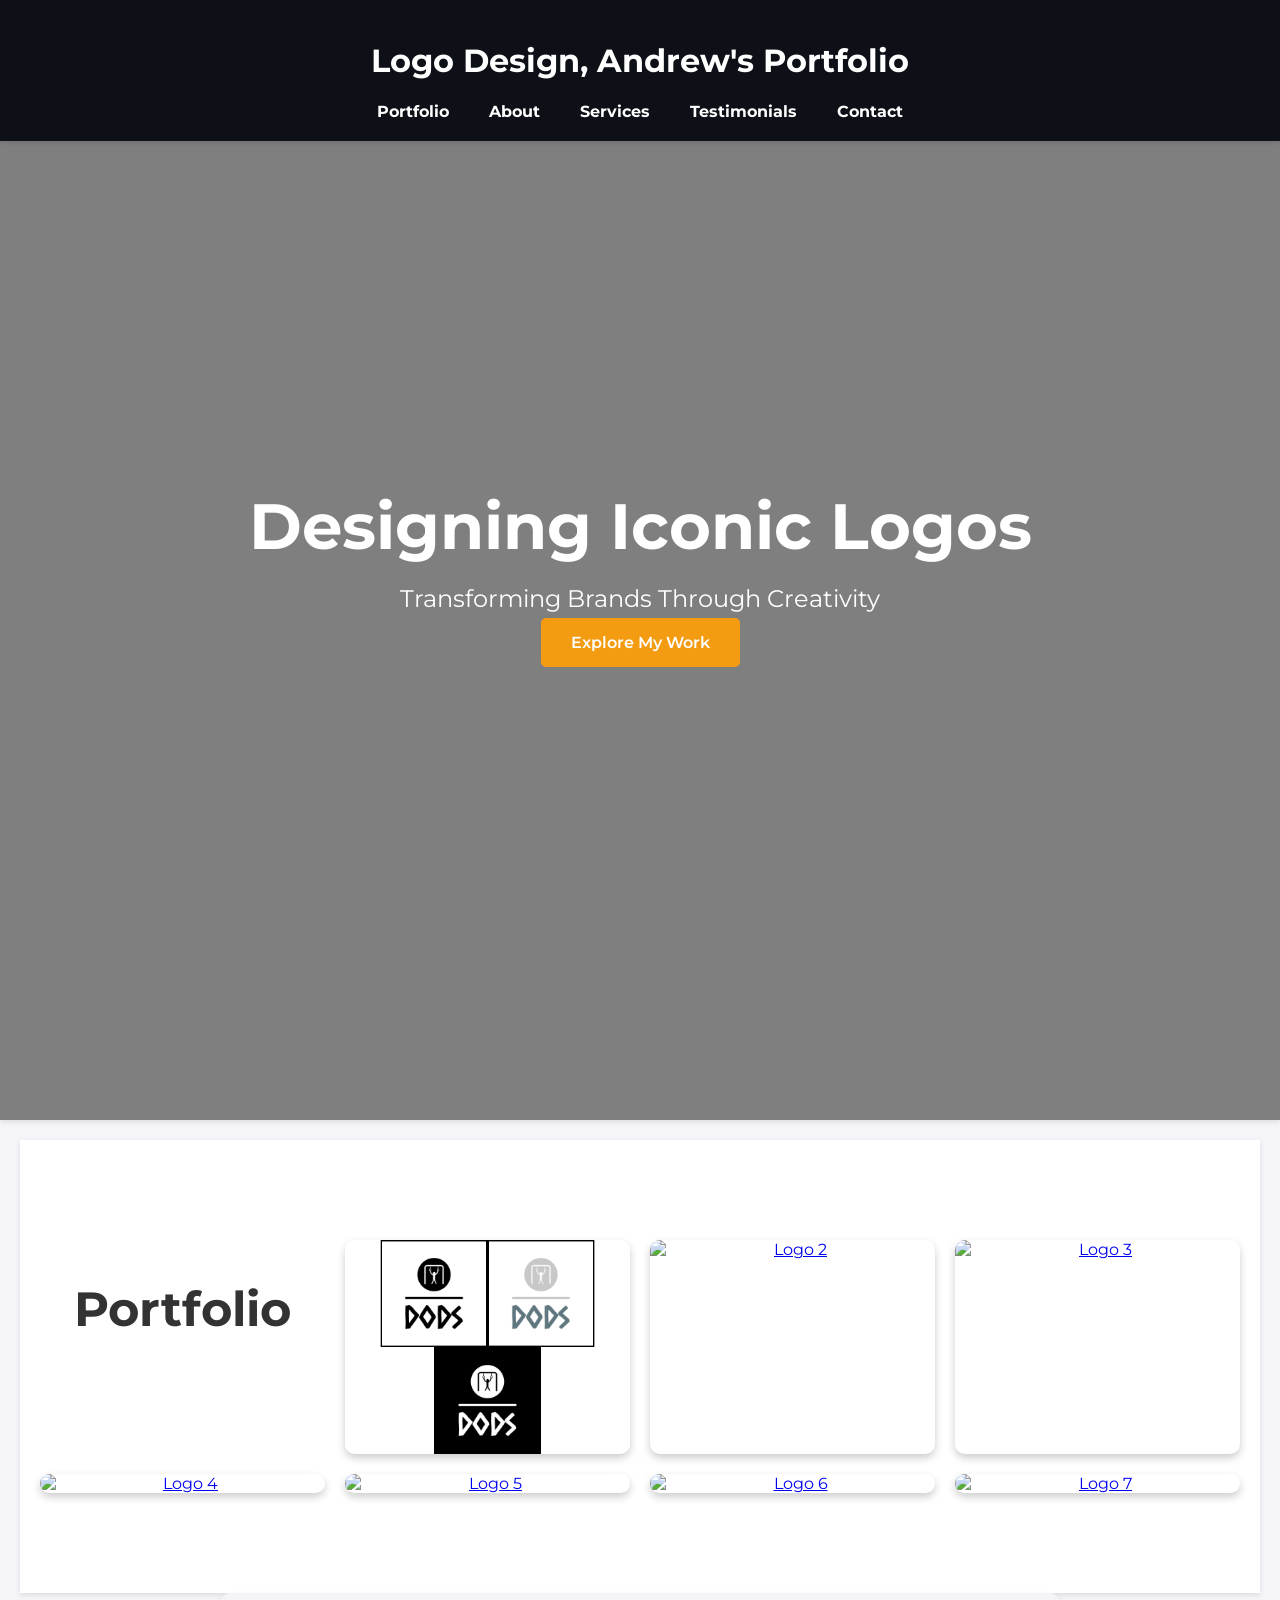
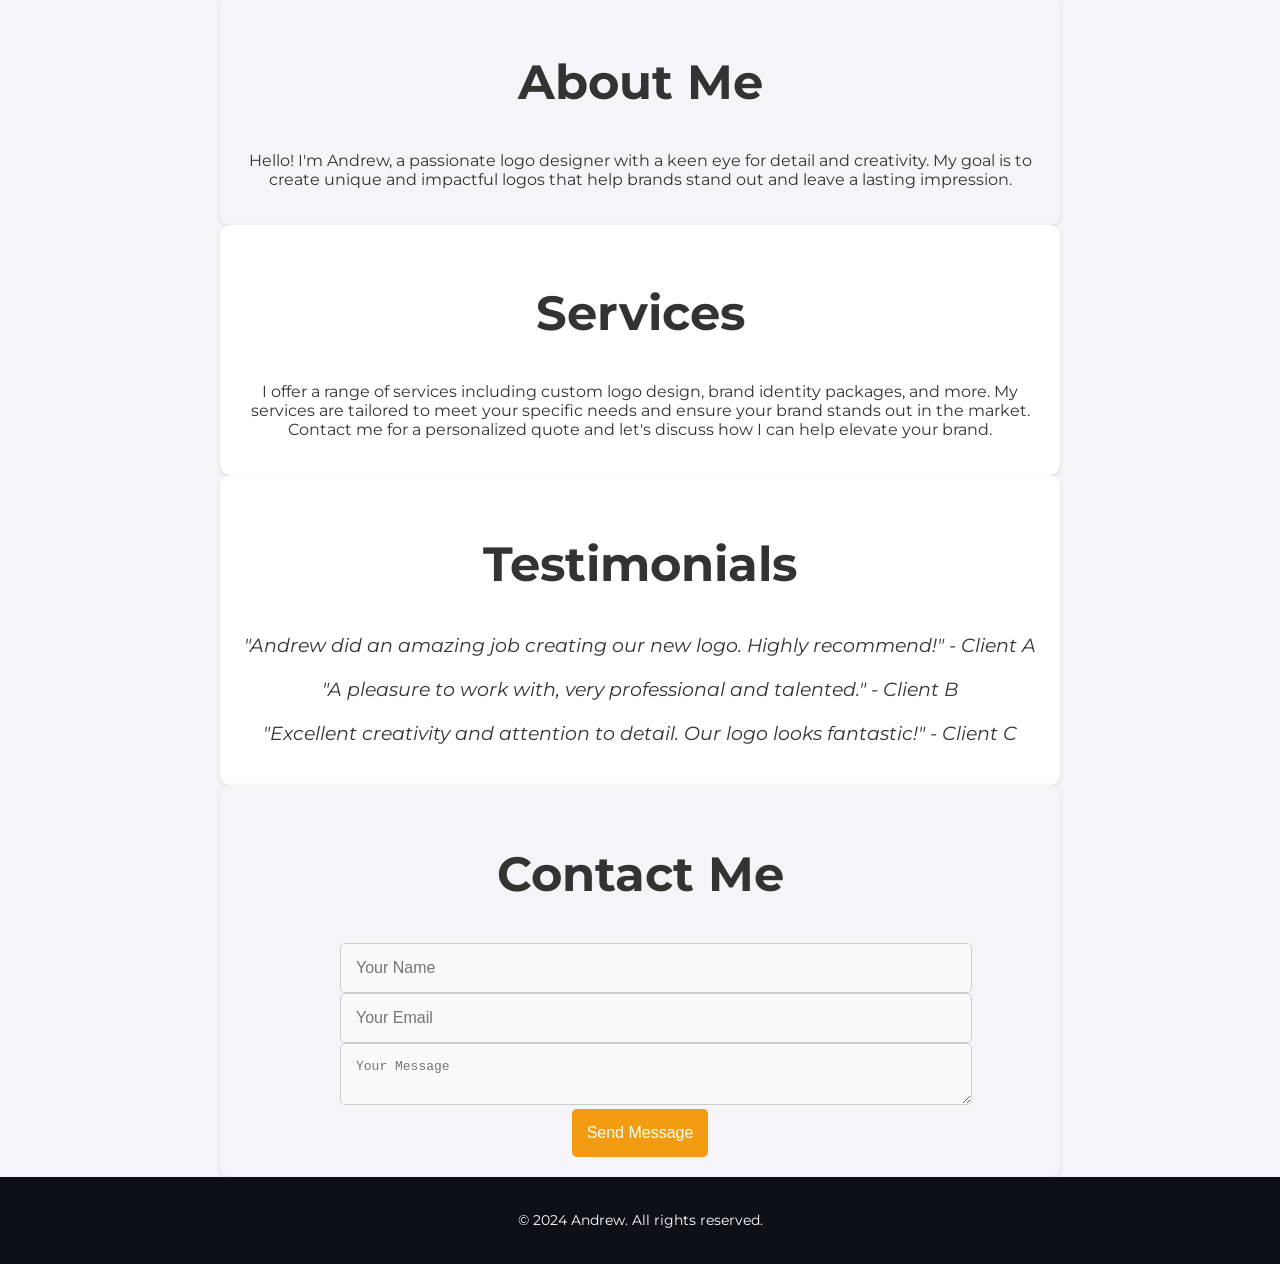
==== commit 5abb5368: "Update index.html" ====
--- a/index.html
+++ b/index.html
@@ -307,8 +307,8 @@
     <section id="portfolio" class="portfolio">
         <h2>Portfolio</h2>
         <div class="portfolio-item">
-            <a href="#lightbox1" data-image="https://via.placeholder.com/800x600">
-                <img src="https://via.placeholder.com/400x300" alt="Logo 1">
+            <a href="#lightbox1" data-image="[data-uri]">
+                <img src="[data-uri]" alt="Logo 1">
             </a>
         </div>
         <div class="portfolio-item">
@@ -347,7 +347,7 @@
     <!-- Lightbox Sections -->
     <div id="lightbox1" class="lightbox">
         <span class="lightbox-close" onclick="window.location.hash = '';">&times;</span>
-        <img src="https://via.placeholder.com/800x600" alt="Logo 1">
+        <img src="[data-uri]" alt="Logo 1">
     </div>
     <div id="lightbox2" class="lightbox">
         <span class="lightbox-close" onclick="window.location.hash = '';">&times;</span>
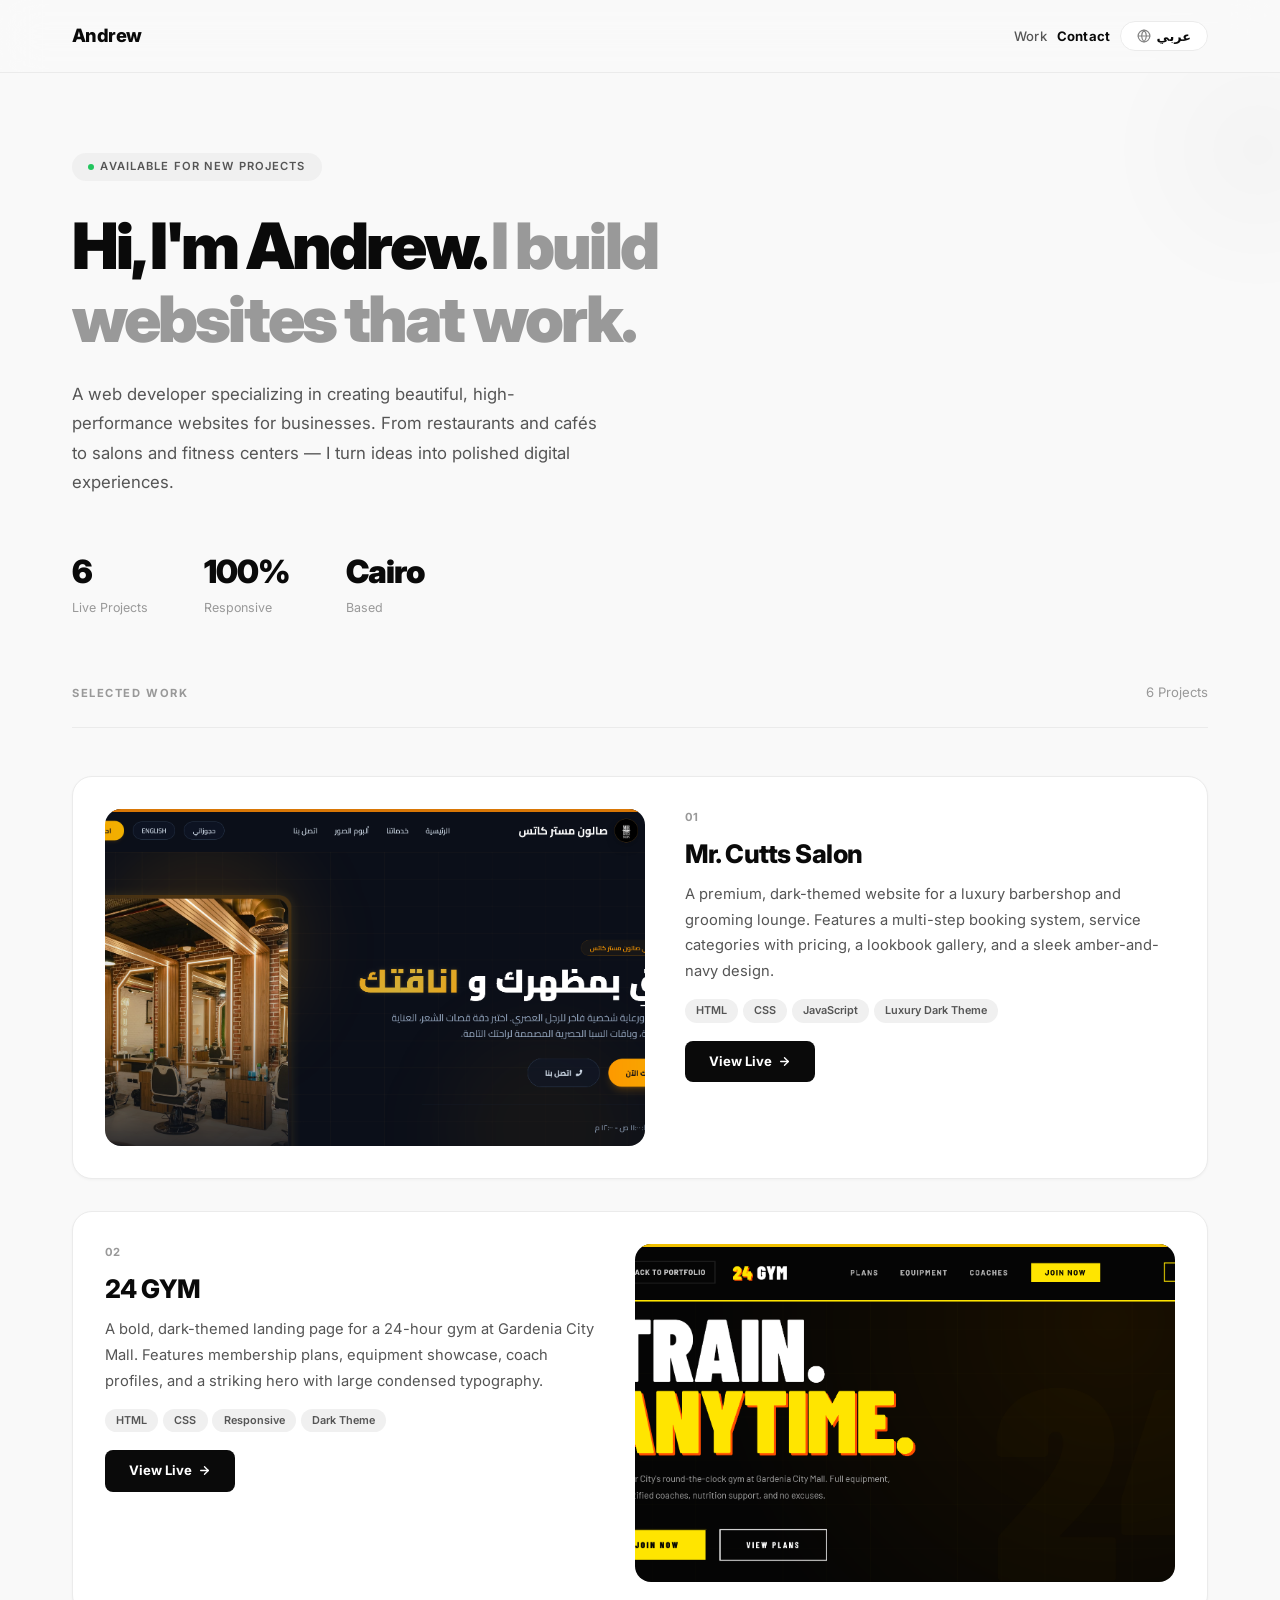
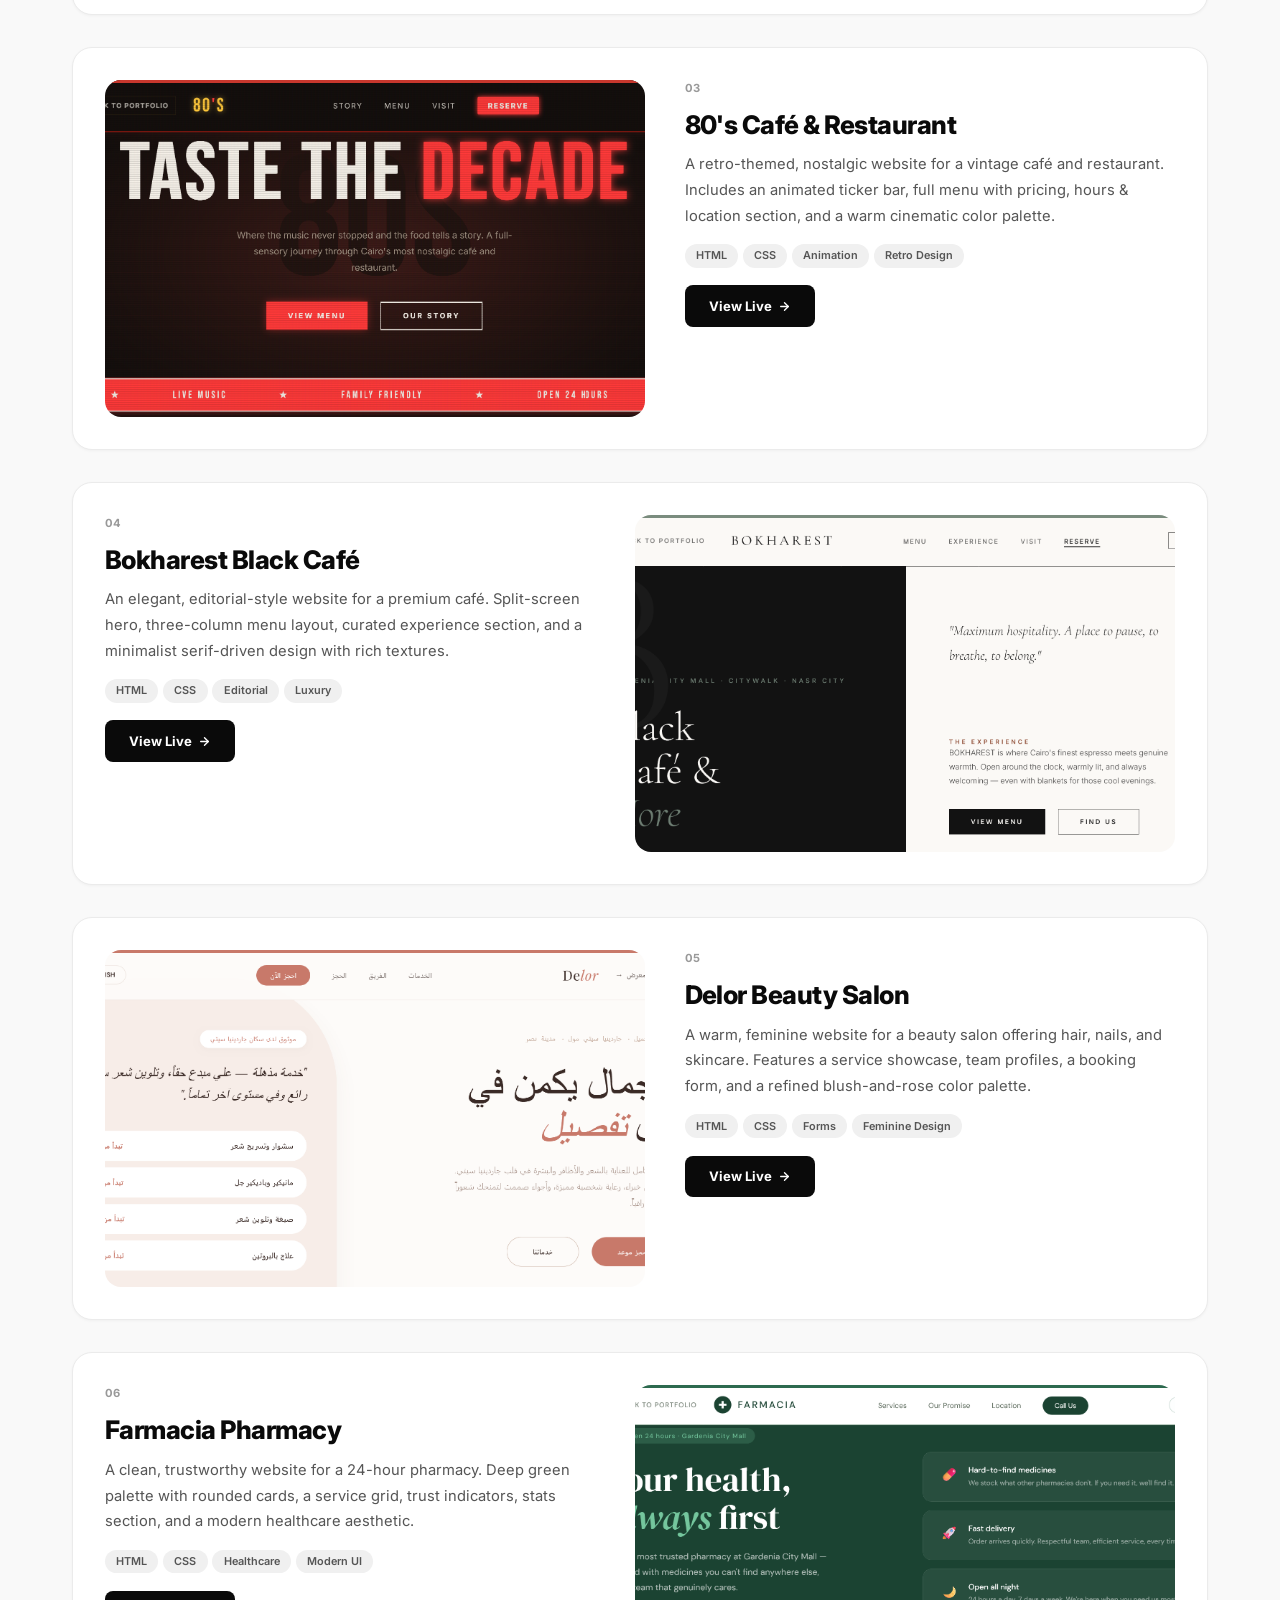
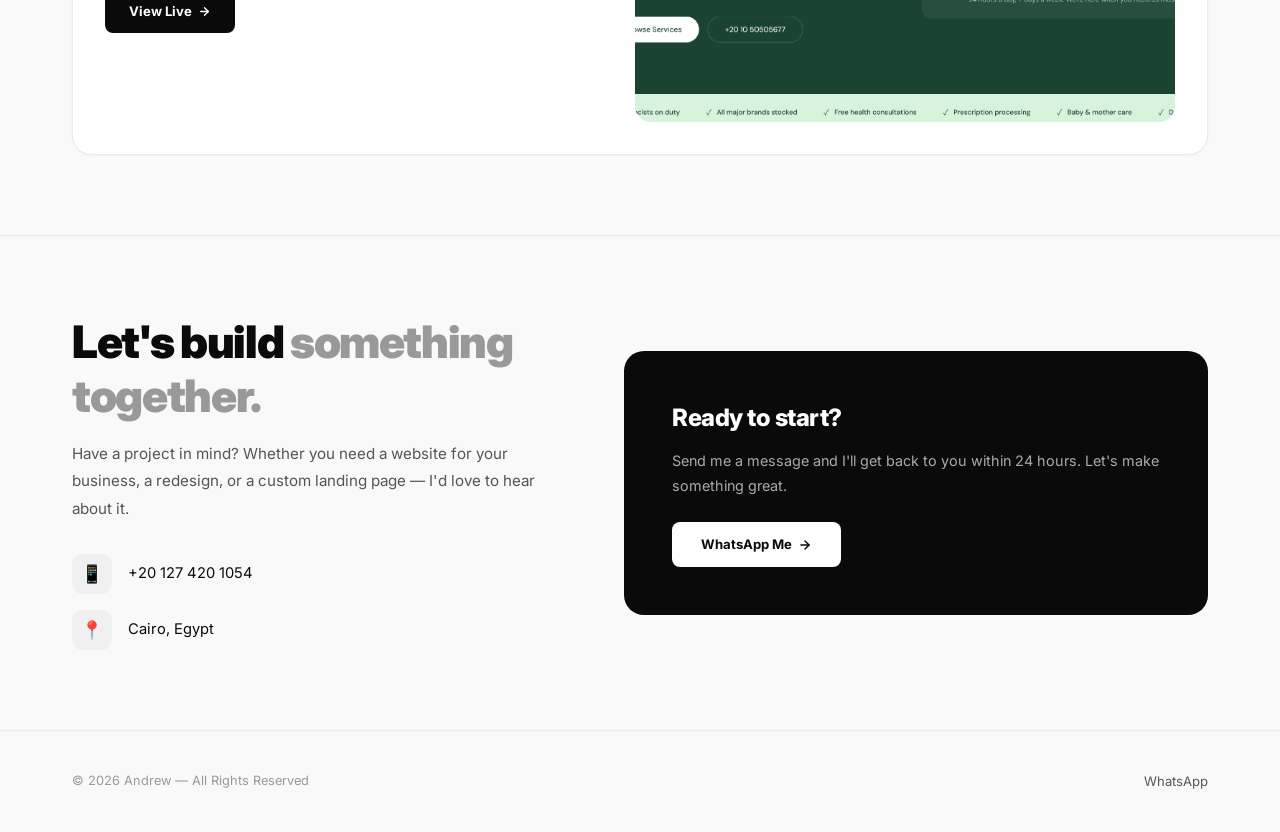
==== commit eb5bec99: "Add files via upload" ====
--- a/index.html
+++ b/index.html
@@ -1,443 +1,1950 @@
-<!DOCTYPE html>
-<html lang="en">
-
-<head>
-    <meta charset="UTF-8">
-    <meta name="viewport" content="width=device-width, initial-scale=1.0">
-    <title>Logo Designer Portfolio</title>
-    <link href="https://fonts.googleapis.com/css2?family=Montserrat:wght@300;400;700&display=swap" rel="stylesheet">
-    <script src="https://cdn.emailjs.com/dist/email.min.js"></script>
-    <style>
-        /* Same CSS as before */
-        body {
-            font-family: 'Montserrat', sans-serif;
-            margin: 0;
-            padding: 0;
-            color: #333;
-            background-color: #f4f4f9;
-        }
-
-        header {
-            background-color: #0d1117;
-            color: #ffffff;
-            padding: 20px 0;
-            text-align: center;
-            position: fixed;
-            top: 0;
-            width: 100%;
-            z-index: 1000;
-            box-shadow: 0 2px 5px rgba(0, 0, 0, 0.1);
-            transition: background-color 0.3s;
-        }
-
-        nav ul {
-            list-style: none;
-            padding: 0;
-            display: flex;
-            justify-content: center;
-            margin: 0;
-        }
-
-        nav ul li {
-            margin: 0 20px;
-        }
-
-        nav ul li a {
-            color: #ffffff;
-            text-decoration: none;
-            font-weight: 700;
-            transition: color 0.3s;
-        }
-
-        nav ul li a:hover {
-            color: #f39c12;
-        }
-
-        .hero {
-            position: relative;
-            height: 100vh;
-            overflow: hidden;
-            display: flex;
-            justify-content: center;
-            align-items: center;
-            text-align: center;
-            color: #ffffff;
-            z-index: 1;
-        }
-
-        .hero-content {
-            position: relative;
-            z-index: 2; /* Ensure content is above video */
-            max-width: 800px;
-            padding: 0 20px;
-        }
-
-        .hero-video {
-            position: absolute;
-            top: 0;
-            left: 0;
-            width: 100%;
-            height: 100%;
-            object-fit: cover;
-            z-index: 1;
-            opacity: 0.7; /* Adjust transparency if needed */
-        }
-
-        .hero::before {
-            content: '';
-            position: absolute;
-            top: 0;
-            left: 0;
-            width: 100%;
-            height: 100%;
-            background-color: rgba(0, 0, 0, 0.5); /* Dark overlay */
-            z-index: 1;
-        }
-
-        .hero h1 {
-            font-size: 4em;
-            margin: 0;
-            line-height: 1.2;
-        }
-
-        .hero p {
-            font-size: 1.5em;
-            margin: 20px 0;
-        }
-
-        .hero a {
-            color: #fff;
-            background-color: #f39c12;
-            padding: 15px 30px;
-            border-radius: 5px;
-            text-decoration: none;
-            font-weight: 600;
-            transition: background-color 0.3s;
-        }
-
-        .hero a:hover {
-            background-color: #e67e22;
-        }
-
-        section {
-            padding: 100px 20px;
-            text-align: center;
-            background-color: #ffffff;
-            box-shadow: 0 2px 5px rgba(0, 0, 0, 0.1);
-            margin: 20px 0;
-        }
-
-        h2 {
-            margin-bottom: 40px;
-            font-size: 3em;
-            color: #333;
-        }
-
-        .portfolio {
-            display: grid;
-            grid-template-columns: repeat(auto-fit, minmax(250px, 1fr));
-            gap: 20px;
-            max-width: 1200px;
-            margin: 0 auto;
-        }
-
-        .portfolio-item {
-            transition: transform 0.3s, box-shadow 0.3s;
-            border-radius: 10px;
-            overflow: hidden;
-            box-shadow: 0 4px 8px rgba(0, 0, 0, 0.2);
-            cursor: pointer;
-        }
-
-        .portfolio-item img {
-            width: 100%;
-            height: auto;
-            display: block;
-        }
-
-        .portfolio-item:hover {
-            transform: translateY(-10px);
-            box-shadow: 0 8px 16px rgba(0, 0, 0, 0.3);
-        }
-
-        .lightbox {
-            display: none;
-            position: fixed;
-            top: 0;
-            left: 0;
-            width: 100%;
-            height: 100%;
-            background-color: rgba(0, 0, 0, 0.8);
-            justify-content: center;
-            align-items: center;
-            z-index: 2000;
-        }
-
-        .lightbox img {
-            max-width: 90%;
-            max-height: 90%;
-        }
-
-        .lightbox:target {
-            display: flex;
-        }
-
-        .lightbox-close {
-            position: absolute;
-            top: 20px;
-            right: 20px;
-            color: #ffffff;
-            font-size: 2em;
-            cursor: pointer;
-            transition: color 0.3s;
-        }
-
-        .lightbox-close:hover {
-            color: #f39c12;
-        }
-
-        .about,
-        .services,
-        .testimonials,
-        .contact {
-            max-width: 800px;
-            margin: 0 auto;
-            padding: 20px;
-            background-color: #f4f4f9;
-            border-radius: 10px;
-            box-shadow: 0 2px 5px rgba(0, 0, 0, 0.1);
-        }
-
-        .services,
-        .testimonials {
-            background-color: #ffffff;
-        }
-
-        .testimonials p {
-            font-style: italic;
-            margin: 20px 0;
-            font-size: 1.2em;
-        }
-
-        footer {
-            background-color: #0d1117;
-            color: #ffffff;
-            text-align: center;
-            padding: 20px 0;
-            font-size: 0.9em;
-        }
-
-        .contact-form {
-            max-width: 600px;
-            margin: 0 auto;
-            display: flex;
-            flex-direction: column;
-            gap: 15px;
-        }
-
-        .contact-form input,
-        .contact-form textarea {
-            width: 100%;
-            padding: 15px;
-            border: 1px solid #ccc;
-            border-radius: 5px;
-            font-size: 1em;
-            background-color: #f9f9f9;
-        }
-
-        .contact-form button {
-            background-color: #f39c12;
-            color: #fff;
-            padding: 15px;
-            border: none;
-            border-radius: 5px;
-            cursor: pointer;
-            font-size: 1em;
-            transition: background-color 0.3s;
-        }
-
-        .contact-form button:hover {
-            background-color: #e67e22;
-        }
-
-        .error {
-            border-color: red;
-        }
-
-        @media (max-width: 768px) {
-            .hero h1 {
-                font-size: 2.5em;
-            }
-
-            .hero p {
-                font-size: 1.2em;
-            }
-        }
-    </style>
-</head>
-
-<body>
-    <header>
-        <h1>Logo Design, Andrew's Portfolio</h1>
-        <nav>
-            <ul>
-                <li><a href="#portfolio">Portfolio</a></li>
-                <li><a href="#about">About</a></li>
-                <li><a href="#services">Services</a></li>
-                <li><a href="#testimonials">Testimonials</a></li>
-                <li><a href="#contact">Contact</a></li>
-            </ul>
-        </nav>
-    </header>
-
-    <section class="hero">
-        <!-- Video Background -->
-        <video autoplay muted loop id="heroVideo" class="hero-video">
-            <source src="91592-628463727_small.mp4" type="video/mp4">
-            Your browser does not support the video tag.
-        </video>
-
-        <div class="hero-content">
-            <h1>Designing Iconic Logos</h1>
-            <p>Transforming Brands Through Creativity</p>
-            <a href="#portfolio">Explore My Work</a>
-        </div>
-    </section>
-
-    <section id="portfolio" class="portfolio">
-        <h2>Portfolio</h2>
-        <div class="portfolio-item">
-            <a href="#lightbox1" data-image="[data-uri]">
-                <img src="[data-uri]" alt="Logo 1">
-            </a>
-        </div>
-        <div class="portfolio-item">
-            <a href="#lightbox2" data-image="https://via.placeholder.com/800x600">
-                <img src="https://via.placeholder.com/400x300" alt="Logo 2">
-            </a>
-        </div>
-        <div class="portfolio-item">
-            <a href="#lightbox3" data-image="https://via.placeholder.com/800x600">
-                <img src="https://via.placeholder.com/400x300" alt="Logo 3">
-            </a>
-        </div>
-        <div class="portfolio-item">
-            <a href="#lightbox1" data-image="https://via.placeholder.com/800x600">
-                <img src="https://via.placeholder.com/400x300" alt="Logo 4">
-            </a>
-        </div>
-        <div class="portfolio-item">
-            <a href="#lightbox2" data-image="https://via.placeholder.com/800x600">
-                <img src="https://via.placeholder.com/400x300" alt="Logo 5">
-            </a>
-        </div>
-        <div class="portfolio-item">
-            <a href="#lightbox3" data-image="https://via.placeholder.com/800x600">
-                <img src="https://via.placeholder.com/400x300" alt="Logo 6">
-            </a>
-        </div>
-        <div class="portfolio-item">
-            <a href="#lightbox3" data-image="https://via.placeholder.com/800x600">
-                <img src="https://via.placeholder.com/400x300" alt="Logo 7">
-            </a>
-        </div>
-        <!-- Add more portfolio items as needed -->
-    </section>
-
-    <!-- Lightbox Sections -->
-    <div id="lightbox1" class="lightbox">
-        <span class="lightbox-close" onclick="window.location.hash = '';">&times;</span>
-        <img src="[data-uri]" alt="Logo 1">
-    </div>
-    <div id="lightbox2" class="lightbox">
-        <span class="lightbox-close" onclick="window.location.hash = '';">&times;</span>
-        <img src="https://via.placeholder.com/800x600" alt="Logo 2">
-    </div>
-    <div id="lightbox3" class="lightbox">
-        <span class="lightbox-close" onclick="window.location.hash = '';">&times;</span>
-        <img src="https://via.placeholder.com/800x600" alt="Logo 3">
-    </div>
-    <div id="lightbox1" class="lightbox">
-        <span class="lightbox-close" onclick="window.location.hash = '';">&times;</span>
-        <img src="https://via.placeholder.com/800x600" alt="Logo 4">
-    </div>
-    <div id="lightbox2" class="lightbox">
-        <span class="lightbox-close" onclick="window.location.hash = '';">&times;</span>
-        <img src="https://via.placeholder.com/800x600" alt="Logo 5">
-    </div>
-    <div id="lightbox3" class="lightbox">
-        <span class="lightbox-close" onclick="window.location.hash = '';">&times;</span>
-        <img src="https://via.placeholder.com/800x600" alt="Logo 6">
-    </div>
-    <div id="lightbox3" class="lightbox">
-        <span class="lightbox-close" onclick="window.location.hash = '';">&times;</span>
-        <img src="https://via.placeholder.com/800x600" alt="Logo 7">
-    </div>
-
-    <section id="about" class="about">
-        <h2>About Me</h2>
-        <p>Hello! I'm Andrew, a passionate logo designer with a keen eye for detail and creativity. My goal is to create unique and impactful logos that help brands stand out and leave a lasting impression.</p>
-    </section>
-
-    <section id="services" class="services">
-        <h2>Services</h2>
-        <p>I offer a range of services including custom logo design, brand identity packages, and more. My services are tailored to meet your specific needs and ensure your brand stands out in the market. Contact me for a personalized quote and let's discuss how I can help elevate your brand.</p>
-    </section>
-
-    <section id="testimonials" class="testimonials">
-        <h2>Testimonials</h2>
-        <p>"Andrew did an amazing job creating our new logo. Highly recommend!" - Client A</p>
-        <p>"A pleasure to work with, very professional and talented." - Client B</p>
-        <p>"Excellent creativity and attention to detail. Our logo looks fantastic!" - Client C</p>
-    </section>
-
-    <section id="contact" class="contact">
-        <h2>Contact Me</h2>
-        <div class="contact-form">
-            <form id="contact-form">
-                <input type="text" name="name" placeholder="Your Name" required>
-                <input type="email" name="email" placeholder="Your Email" required>
-                <textarea name="message" placeholder="Your Message" required></textarea>
-                <button type="submit">Send Message</button>
-            </form>
-        </div>
-    </section>
-
-    <footer>
-        <p>&copy; 2024 Andrew. All rights reserved.</p>
-    </footer>
-
-    <script>
-        emailjs.init("1Louy701aFXIKNTLS");
-
-        document.getElementById('contact-form').addEventListener('submit', function(event) {
-            event.preventDefault();
-            
-            const form = event.target;
-            
-            emailjs.sendForm('service_i43rdo8', 'template_s6e9swh', form)
-                .then(function(response) {
-                    alert('Message sent successfully!');
-                    form.reset();
-                }, function(error) {
-                    alert('Failed to send message. Please try again.');
-                });
-        });
-
-        document.querySelectorAll('.portfolio-item a').forEach(item => {
-            item.addEventListener('click', function(event) {
-                event.preventDefault();
-                const lightboxId = this.getAttribute('href');
-                document.querySelector(lightboxId).style.display = 'flex';
-            });
-        });
-
-        document.querySelectorAll('.lightbox-close').forEach(closeBtn => {
-            closeBtn.addEventListener('click', function() {
-                this.parentElement.style.display = 'none';
-            });
-        });
-    </script>
-</body>
-
-</html>
+<!DOCTYPE html>
+<html lang="en" dir="ltr">
+
+<head>
+  <meta charset="UTF-8" />
+  <meta name="viewport" content="width=device-width, initial-scale=1.0" />
+  <title>Andrew — Web Developer Portfolio</title>
+  <meta name="description"
+    content="Andrew — Professional web developer portfolio showcasing modern, responsive web applications for businesses in Cairo." />
+
+  <!-- Google Fonts -->
+  <link rel="preconnect" href="https://fonts.googleapis.com" />
+  <link rel="preconnect" href="https://fonts.gstatic.com" crossorigin />
+  <link
+    href="https://fonts.googleapis.com/css2?family=Inter:wght@300;400;500;600;700;800;900&family=Noto+Sans+Arabic:wght@300;400;500;600;700;800;900&display=swap"
+    rel="stylesheet" />
+
+  <style>
+    /* ================================================================
+       DESIGN SYSTEM
+       ================================================================ */
+    :root {
+      --header-height: 56px;
+      --bg: #F9F9F9;
+      --bg-alt: #FFFFFF;
+      --surface: #FFFFFF;
+      --border: #EBEBEB;
+      --border-hover: #D0D0D0;
+      --text: #0A0A0A;
+      --text-2: #555555;
+      --text-3: #999999;
+      --accent: #0A0A0A;
+      --accent-hover: #2A2A2A;
+      --tag-bg: #F0F0F0;
+      --tag-text: #555;
+      --card-shadow: 0 1px 3px rgba(0, 0, 0, 0.04);
+      --shadow-hover: 0 12px 40px rgba(0, 0, 0, 0.09);
+      --radius: 1rem;
+      --radius-lg: 1.25rem;
+      --font-en: 'Inter', system-ui, sans-serif;
+      --font-ar: 'Noto Sans Arabic', 'Inter', system-ui, sans-serif;
+      --font: var(--font-en);
+      --ease: cubic-bezier(0.4, 0, 0.2, 1);
+    }
+
+    /* ================================================================
+       RESET & BASE
+       ================================================================ */
+    *,
+    *::before,
+    *::after {
+      margin: 0;
+      padding: 0;
+      box-sizing: border-box;
+    }
+
+    html {
+      scroll-behavior: smooth;
+      scroll-padding-top: calc(var(--header-height) + 1rem);
+      -webkit-font-smoothing: antialiased;
+    }
+
+    body {
+      font-family: var(--font);
+      font-size: 1rem;
+      line-height: 1.6;
+      color: var(--text);
+      background: var(--bg);
+      overflow-x: hidden;
+    }
+
+    img {
+      display: block;
+      max-width: 100%;
+      height: auto;
+    }
+
+    a {
+      color: inherit;
+      text-decoration: none;
+      -webkit-tap-highlight-color: transparent;
+    }
+
+    button {
+      font-family: var(--font);
+      touch-action: manipulation;
+      -webkit-tap-highlight-color: transparent;
+    }
+
+    /* ================================================================
+       ACCESSIBILITY
+       ================================================================ */
+    .skip-link {
+      position: absolute;
+      top: -40px;
+      left: 0;
+      background: var(--accent);
+      color: #fff;
+      padding: 0.5rem 1rem;
+      font-size: 0.8rem;
+      font-weight: 600;
+      z-index: 101;
+      transition: top 200ms;
+      border-radius: 0 0 4px 0;
+    }
+
+    .skip-link:focus {
+      top: 0;
+    }
+
+    :focus-visible {
+      outline: 2px solid var(--accent);
+      outline-offset: 2px;
+      border-radius: 2px;
+    }
+
+    /* ================================================================
+       LAYOUT
+       ================================================================ */
+    .container {
+      width: 100%;
+      max-width: 1200px;
+      margin-inline: auto;
+      padding-inline: 1rem;
+    }
+
+    /* ================================================================
+       HEADER
+       ================================================================ */
+    .header {
+      position: fixed;
+      inset-inline: 0;
+      top: 0;
+      z-index: 100;
+      background: rgba(249, 249, 249, 0.85);
+      backdrop-filter: blur(20px);
+      -webkit-backdrop-filter: blur(20px);
+      border-bottom: 1px solid var(--border);
+      transition: box-shadow 250ms var(--ease);
+    }
+
+    .header.scrolled {
+      box-shadow: 0 1px 8px rgba(0, 0, 0, 0.05);
+    }
+
+    .header-inner {
+      display: flex;
+      align-items: center;
+      justify-content: space-between;
+      height: var(--header-height);
+    }
+
+    .logo {
+      font-size: 1.05rem;
+      font-weight: 800;
+      letter-spacing: -0.03em;
+      transition: opacity 200ms;
+    }
+
+    .logo:hover {
+      opacity: 0.65;
+    }
+
+    .nav-links {
+      display: flex;
+      align-items: center;
+      gap: 0.6rem;
+    }
+
+    .nav-link {
+      font-size: 0.82rem;
+      font-weight: 500;
+      color: var(--text-2);
+      letter-spacing: 0.02em;
+      transition: color 200ms;
+      display: none;
+    }
+
+    .nav-link:hover,
+    .nav-link.active {
+      color: var(--text);
+      font-weight: 700;
+    }
+
+    .menu-toggle {
+      display: flex;
+      flex-direction: column;
+      justify-content: center;
+      gap: 5px;
+      width: 32px;
+      height: 32px;
+      background: none;
+      border: none;
+      cursor: pointer;
+      padding: 0.25rem;
+      margin-inline-start: 0.5rem;
+    }
+
+    .menu-toggle span {
+      display: block;
+      width: 22px;
+      height: 2px;
+      background: var(--text);
+      border-radius: 2px;
+      transition: transform 250ms var(--ease), opacity 250ms;
+      transform-origin: center;
+    }
+
+    .menu-toggle[aria-expanded="true"] span:nth-child(1) {
+      transform: translateY(3.5px) rotate(45deg);
+    }
+
+    .menu-toggle[aria-expanded="true"] span:nth-child(2) {
+      opacity: 0;
+    }
+
+    .menu-toggle[aria-expanded="true"] span:nth-child(3) {
+      transform: translateY(-3.5px) rotate(-45deg);
+    }
+
+    .lang-switch {
+      display: inline-flex;
+      align-items: center;
+      gap: 0.35rem;
+      padding: 0.3rem 0.75rem;
+      font-size: 0.75rem;
+      font-weight: 600;
+      color: var(--text);
+      background: var(--surface);
+      border: 1px solid var(--border);
+      border-radius: 999px;
+      cursor: pointer;
+      transition: all 200ms var(--ease);
+      user-select: none;
+    }
+
+    .lang-switch:hover {
+      border-color: var(--border-hover);
+      box-shadow: 0 2px 8px rgba(0, 0, 0, 0.05);
+    }
+
+    .lang-switch:active {
+      transform: scale(0.96);
+    }
+
+    .lang-switch svg {
+      width: 14px;
+      height: 14px;
+      opacity: 0.5;
+    }
+
+    /* ================================================================
+       HERO — mobile-first
+       ================================================================ */
+    .hero {
+      padding-top: calc(var(--header-height) + 2rem);
+      padding-bottom: 2rem;
+      position: relative;
+      overflow: hidden;
+    }
+
+    .hero::after {
+      content: '';
+      position: absolute;
+      top: 0;
+      right: -10%;
+      width: 300px;
+      height: 300px;
+      background: radial-gradient(circle, rgba(0, 0, 0, 0.018) 0%, transparent 70%);
+      pointer-events: none;
+    }
+
+    .hero-content {
+      max-width: 700px;
+    }
+
+    .hero-badge {
+      display: inline-flex;
+      align-items: center;
+      gap: 0.4rem;
+      padding: 0.25rem 0.75rem;
+      margin-bottom: 1rem;
+      font-size: 0.62rem;
+      font-weight: 600;
+      letter-spacing: 0.06em;
+      text-transform: uppercase;
+      color: var(--text-2);
+      background: var(--tag-bg);
+      border-radius: 999px;
+      opacity: 0;
+      animation: fadeUp 0.5s var(--ease) 0.1s forwards;
+    }
+
+    .hero-badge .pulse {
+      width: 6px;
+      height: 6px;
+      border-radius: 50%;
+      background: #22c55e;
+      animation: pulse-dot 2s ease-in-out infinite;
+    }
+
+    .hero h1 {
+      font-size: 1.75rem;
+      font-weight: 900;
+      letter-spacing: -0.03em;
+      line-height: 1.25;
+      opacity: 0;
+      animation: fadeUp 0.5s var(--ease) 0.2s forwards;
+    }
+
+    .hero h1 .accent {
+      color: var(--text-3);
+    }
+
+    .hero-desc {
+      font-size: 0.9rem;
+      color: var(--text-2);
+      line-height: 1.7;
+      margin-top: 1rem;
+      max-width: 540px;
+      opacity: 0;
+      animation: fadeUp 0.5s var(--ease) 0.35s forwards;
+    }
+
+    .hero-stats {
+      display: flex;
+      gap: 1.5rem;
+      margin-top: 1.75rem;
+      opacity: 0;
+      animation: fadeUp 0.5s var(--ease) 0.5s forwards;
+    }
+
+    .stat-num {
+      font-size: 1.4rem;
+      font-weight: 900;
+      letter-spacing: -0.03em;
+    }
+
+    .stat-label {
+      font-size: 0.7rem;
+      color: var(--text-3);
+      margin-top: 0.1rem;
+    }
+
+    /* ================================================================
+       SECTION HEADERS
+       ================================================================ */
+    .section-head {
+      display: flex;
+      align-items: baseline;
+      justify-content: space-between;
+      margin-bottom: 1.5rem;
+      padding-bottom: 0.75rem;
+      border-bottom: 1px solid var(--border);
+    }
+
+    .section-label {
+      font-size: 0.65rem;
+      font-weight: 700;
+      letter-spacing: 0.12em;
+      text-transform: uppercase;
+      color: var(--text-3);
+    }
+
+    .section-count {
+      font-size: 0.75rem;
+      color: var(--text-3);
+    }
+
+    /* ================================================================
+       PROJECT CARDS — mobile-first
+       ================================================================ */
+    .projects {
+      padding-bottom: 2.5rem;
+    }
+
+    .projects-list {
+      display: flex;
+      flex-direction: column;
+      gap: 1rem;
+    }
+
+    .card {
+      display: flex;
+      flex-direction: column;
+      gap: 0.75rem;
+      padding: 0.75rem;
+      background: var(--surface);
+      border: 1px solid var(--border);
+      border-radius: var(--radius);
+      box-shadow: var(--card-shadow);
+      transition: opacity 600ms var(--ease), transform 600ms var(--ease),
+        border-color 350ms var(--ease), box-shadow 350ms var(--ease);
+      /* scroll reveal */
+      opacity: 0;
+      transform: translateY(20px);
+    }
+
+    .card.visible {
+      opacity: 1;
+      transform: translateY(0);
+      transition-delay: calc(var(--stagger, 0) * 100ms);
+    }
+
+    .card.visible:hover {
+      border-color: var(--border-hover);
+      box-shadow: var(--shadow-hover);
+      transform: translateY(-2px);
+    }
+
+    .card-img {
+      border-radius: 0.65rem;
+      overflow: hidden;
+      position: relative;
+      aspect-ratio: 16/9;
+      background: var(--tag-bg);
+    }
+
+    .card-img img {
+      width: 100%;
+      height: 100%;
+      object-fit: cover;
+      transition: transform 500ms var(--ease);
+    }
+
+    .card:hover .card-img img {
+      transform: scale(1.03);
+    }
+
+    /* Color accent stripe at top of image */
+    .card-img::before {
+      content: '';
+      position: absolute;
+      top: 0;
+      left: 0;
+      right: 0;
+      height: 3px;
+      z-index: 2;
+      border-radius: 0.65rem 0.65rem 0 0;
+    }
+
+    .card[data-accent="yellow"] .card-img::before {
+      background: #F0C000;
+    }
+
+    .card[data-accent="red"] .card-img::before {
+      background: #C8372D;
+    }
+
+    .card[data-accent="sage"] .card-img::before {
+      background: #7A8C7E;
+    }
+
+    .card[data-accent="rose"] .card-img::before {
+      background: #C8796A;
+    }
+
+    .card[data-accent="green"] .card-img::before {
+      background: #2D6A4F;
+    }
+
+    .card[data-accent="amber"] .card-img::before {
+      background: #D97706;
+    }
+
+    .card-body {
+      display: flex;
+      flex-direction: column;
+      gap: 0.4rem;
+      padding: 0.25rem 0.25rem 0.5rem;
+    }
+
+    .card-num {
+      font-size: 0.6rem;
+      font-weight: 700;
+      color: var(--text-3);
+      letter-spacing: 0.04em;
+    }
+
+    .card-title {
+      font-size: 1.15rem;
+      font-weight: 800;
+      letter-spacing: -0.02em;
+      line-height: 1.2;
+    }
+
+    .card-desc {
+      font-size: 0.82rem;
+      color: var(--text-2);
+      line-height: 1.65;
+    }
+
+    .card-tags {
+      display: flex;
+      flex-wrap: wrap;
+      gap: 0.25rem;
+      margin-top: 0.15rem;
+    }
+
+    .tag {
+      padding: 0.18rem 0.55rem;
+      font-size: 0.6rem;
+      font-weight: 600;
+      color: var(--tag-text);
+      background: var(--tag-bg);
+      border-radius: 999px;
+    }
+
+    .card-cta {
+      display: inline-flex;
+      align-items: center;
+      justify-content: center;
+      gap: 0.4rem;
+      padding: 0.6rem 1.2rem;
+      margin-top: 0.35rem;
+      font-size: 0.78rem;
+      font-weight: 700;
+      color: #fff;
+      background: var(--accent);
+      border: none;
+      border-radius: 0.5rem;
+      cursor: pointer;
+      transition: all 200ms var(--ease);
+      width: 100%;
+      text-decoration: none;
+    }
+
+    .card-cta:hover {
+      background: var(--accent-hover);
+      box-shadow: 0 4px 14px rgba(0, 0, 0, 0.15);
+      transform: translateY(-1px);
+    }
+
+    .card-cta svg {
+      width: 12px;
+      height: 12px;
+      transition: transform 200ms var(--ease);
+    }
+
+    .card-cta:hover svg {
+      transform: translateX(3px);
+    }
+
+    [dir="rtl"] .card-cta svg {
+      transform: scaleX(-1);
+    }
+
+    [dir="rtl"] .card-cta:hover svg {
+      transform: scaleX(-1) translateX(3px);
+    }
+
+    /* ================================================================
+       CONTACT SECTION
+       ================================================================ */
+    .contact {
+      padding: 2.5rem 0;
+      border-top: 1px solid var(--border);
+    }
+
+    .contact-inner {
+      display: flex;
+      flex-direction: column;
+      gap: 1.5rem;
+    }
+
+    .contact-title {
+      font-size: 1.5rem;
+      font-weight: 900;
+      letter-spacing: -0.03em;
+      line-height: 1.2;
+    }
+
+    .contact-title .accent {
+      color: var(--text-3);
+    }
+
+    .contact-text {
+      font-size: 0.85rem;
+      color: var(--text-2);
+      line-height: 1.7;
+      margin-top: 0.75rem;
+    }
+
+    .contact-links {
+      display: flex;
+      flex-direction: column;
+      gap: 0.75rem;
+      margin-top: 1rem;
+    }
+
+    .contact-row {
+      display: flex;
+      align-items: center;
+      gap: 0.75rem;
+      font-size: 0.85rem;
+      color: var(--text);
+    }
+
+    .contact-row-icon {
+      width: 36px;
+      height: 36px;
+      background: var(--tag-bg);
+      border-radius: 8px;
+      display: flex;
+      align-items: center;
+      justify-content: center;
+      font-size: 1rem;
+      flex-shrink: 0;
+    }
+
+    .contact-card {
+      background: var(--accent);
+      border-radius: var(--radius);
+      padding: 1.5rem;
+      color: #fff;
+    }
+
+    .contact-card h3 {
+      font-size: 1.15rem;
+      font-weight: 800;
+      letter-spacing: -0.02em;
+    }
+
+    .contact-card p {
+      font-size: 0.82rem;
+      opacity: 0.65;
+      margin-top: 0.5rem;
+      line-height: 1.7;
+    }
+
+    .contact-card .btn-white {
+      display: flex;
+      align-items: center;
+      justify-content: center;
+      gap: 0.4rem;
+      margin-top: 1rem;
+      padding: 0.65rem 1.5rem;
+      font-size: 0.78rem;
+      font-weight: 700;
+      color: var(--accent);
+      background: #fff;
+      border: none;
+      border-radius: 0.5rem;
+      cursor: pointer;
+      transition: all 200ms var(--ease);
+      width: 100%;
+      text-align: center;
+    }
+
+    .contact-card .btn-white:hover {
+      box-shadow: 0 4px 14px rgba(255, 255, 255, 0.2);
+      transform: translateY(-1px);
+    }
+
+    .btn-white svg {
+      width: 14px;
+      height: 14px;
+      transition: transform 200ms var(--ease);
+    }
+
+    .btn-white:hover svg {
+      transform: translateX(3px);
+    }
+
+    [dir="rtl"] .btn-white svg {
+      transform: scaleX(-1);
+    }
+
+    [dir="rtl"] .btn-white:hover svg {
+      transform: scaleX(-1) translateX(3px);
+    }
+
+    /* ================================================================
+       SCROLL TO TOP
+       ================================================================ */
+    .scroll-top {
+      position: fixed;
+      bottom: 1.5rem;
+      right: 1.5rem;
+      width: 42px;
+      height: 42px;
+      border-radius: 50%;
+      background: var(--accent);
+      color: #fff;
+      border: none;
+      cursor: pointer;
+      display: flex;
+      align-items: center;
+      justify-content: center;
+      opacity: 0;
+      transform: translateY(10px);
+      transition: opacity 300ms var(--ease), transform 300ms var(--ease), background 200ms;
+      pointer-events: none;
+      z-index: 90;
+      box-shadow: 0 4px 12px rgba(0, 0, 0, 0.15);
+    }
+
+    .scroll-top.visible {
+      opacity: 1;
+      transform: translateY(0);
+      pointer-events: auto;
+    }
+
+    .scroll-top:hover {
+      background: var(--accent-hover);
+    }
+
+    .scroll-top svg {
+      width: 18px;
+      height: 18px;
+    }
+
+    [dir="rtl"] .scroll-top {
+      right: auto;
+      left: 1.5rem;
+    }
+
+    /* ================================================================
+       FOOTER
+       ================================================================ */
+    .footer {
+      padding: 1.5rem 0;
+      border-top: 1px solid var(--border);
+    }
+
+    .footer-inner {
+      display: flex;
+      flex-direction: column;
+      align-items: center;
+      gap: 0.75rem;
+      text-align: center;
+    }
+
+    .footer-copy {
+      font-size: 0.72rem;
+      color: var(--text-3);
+    }
+
+    .footer-links {
+      display: flex;
+      gap: 1.25rem;
+    }
+
+    .footer-link {
+      font-size: 0.75rem;
+      color: var(--text-2);
+      transition: color 200ms;
+    }
+
+    .footer-link:hover {
+      color: var(--text);
+    }
+
+    /* ================================================================
+       ANIMATIONS
+       ================================================================ */
+    @keyframes fadeUp {
+      from {
+        opacity: 0;
+        transform: translateY(18px);
+      }
+
+      to {
+        opacity: 1;
+        transform: translateY(0);
+      }
+    }
+
+    @keyframes pulse-dot {
+
+      0%,
+      100% {
+        opacity: 1;
+        transform: scale(1);
+      }
+
+      50% {
+        opacity: 0.4;
+        transform: scale(0.85);
+      }
+    }
+
+    /* ================================================================
+       RTL / ARABIC OVERRIDES — Fixes text overlay & cramming
+       ================================================================ */
+    [dir="rtl"] {
+      font-family: var(--font-ar);
+    }
+
+    [dir="rtl"] body {
+      font-family: var(--font-ar);
+      line-height: 1.8;
+    }
+
+    [dir="rtl"] .logo,
+    [dir="rtl"] .nav-link,
+    [dir="rtl"] .lang-switch,
+    [dir="rtl"] .hero-badge,
+    [dir="rtl"] .section-label,
+    [dir="rtl"] .card-num,
+    [dir="rtl"] .tag,
+    [dir="rtl"] .footer-copy,
+    [dir="rtl"] .footer-link {
+      letter-spacing: 0;
+    }
+
+    [dir="rtl"] .hero h1 {
+      letter-spacing: 0;
+      line-height: 1.35;
+      font-size: clamp(2.2rem, 5vw, 3.2rem);
+    }
+
+    [dir="rtl"] .hero-desc {
+      line-height: 2;
+      font-size: 1rem;
+    }
+
+    [dir="rtl"] .hero-badge {
+      font-size: 0.75rem;
+      text-transform: none;
+    }
+
+    [dir="rtl"] .stat-num {
+      letter-spacing: 0;
+    }
+
+    [dir="rtl"] .stat-label {
+      font-size: 0.82rem;
+      line-height: 1.5;
+    }
+
+    [dir="rtl"] .card-title {
+      letter-spacing: 0;
+      line-height: 1.4;
+    }
+
+    [dir="rtl"] .card-desc {
+      line-height: 2;
+    }
+
+    [dir="rtl"] .card-body {
+      gap: 0.85rem;
+    }
+
+    [dir="rtl"] .contact-title {
+      letter-spacing: 0;
+      line-height: 1.4;
+    }
+
+    [dir="rtl"] .contact-text {
+      line-height: 2;
+    }
+
+    [dir="rtl"] .contact-card h3 {
+      letter-spacing: 0;
+    }
+
+    [dir="rtl"] .contact-card p {
+      line-height: 2;
+    }
+
+    [dir="rtl"] .section-label {
+      text-transform: none;
+      font-size: 0.78rem;
+    }
+
+    [dir="rtl"] .section-count {
+      font-size: 0.85rem;
+    }
+
+    /* Flip alternating card layout properly in RTL */
+    [dir="rtl"] .card:nth-child(even) {
+      grid-template-columns: 1.1fr 1fr;
+    }
+
+    [dir="rtl"] .card:nth-child(even) .card-img {
+      order: 0;
+    }
+
+    [dir="rtl"] .card:nth-child(even) .card-body {
+      order: 0;
+    }
+
+    /* ================================================================
+       RESPONSIVE — TABLET (768px+)
+       ================================================================ */
+    @media (min-width: 768px) {
+      :root {
+        --header-height: 64px;
+      }
+
+      .container {
+        padding-inline: 2rem;
+      }
+
+      .hero {
+        padding-top: calc(var(--header-height) + 3.5rem);
+        padding-bottom: 3rem;
+      }
+
+      .hero h1 {
+        font-size: 2.5rem;
+        line-height: 1.15;
+      }
+
+      .hero-desc {
+        font-size: 1rem;
+      }
+
+      .hero-badge {
+        font-size: 0.68rem;
+        padding: 0.3rem 0.9rem;
+        margin-bottom: 1.5rem;
+      }
+
+      .hero-stats {
+        gap: 2.5rem;
+        margin-top: 2.5rem;
+      }
+
+      .stat-num {
+        font-size: 1.75rem;
+      }
+
+      .stat-label {
+        font-size: 0.76rem;
+      }
+
+      .logo {
+        font-size: 1.15rem;
+      }
+
+      .lang-switch {
+        padding: 0.4rem 1rem;
+        font-size: 0.8rem;
+      }
+
+      .section-head {
+        margin-bottom: 2rem;
+        padding-bottom: 1rem;
+      }
+
+      .section-label {
+        font-size: 0.7rem;
+      }
+
+      .section-count {
+        font-size: 0.8rem;
+      }
+
+      .projects {
+        padding-bottom: 3.5rem;
+      }
+
+      .projects-list {
+        gap: 1.5rem;
+      }
+
+      .card {
+        padding: 1.25rem;
+        gap: 1.25rem;
+      }
+
+      .card-img {
+        aspect-ratio: 16/10;
+        border-radius: 0.75rem;
+      }
+
+      .card-img::before {
+        border-radius: 0.75rem 0.75rem 0 0;
+      }
+
+      .card-body {
+        padding: 0.5rem 0.25rem 0.5rem;
+        gap: 0.6rem;
+      }
+
+      .card-title {
+        font-size: 1.35rem;
+      }
+
+      .card-desc {
+        font-size: 0.88rem;
+      }
+
+      .card-num {
+        font-size: 0.68rem;
+      }
+
+      .tag {
+        font-size: 0.65rem;
+        padding: 0.2rem 0.65rem;
+      }
+
+      .card-tags {
+        gap: 0.3rem;
+      }
+
+      .card-cta {
+        width: fit-content;
+        padding: 0.65rem 1.5rem;
+        font-size: 0.8rem;
+      }
+
+      .card-cta svg {
+        width: 13px;
+        height: 13px;
+      }
+
+      .contact {
+        padding: 3.5rem 0;
+      }
+
+      .contact-title {
+        font-size: 1.75rem;
+      }
+
+      .contact-text {
+        font-size: 0.9rem;
+      }
+
+      .contact-card {
+        padding: 2rem;
+      }
+
+      .contact-card h3 {
+        font-size: 1.3rem;
+      }
+
+      .footer {
+        padding: 2rem 0;
+      }
+
+      .footer-inner {
+        flex-direction: row;
+        justify-content: space-between;
+      }
+
+      .footer-copy {
+        font-size: 0.78rem;
+      }
+
+      .footer-links {
+        gap: 1.75rem;
+      }
+
+      .footer-link {
+        font-size: 0.8rem;
+      }
+
+      [dir="rtl"] .hero h1 {
+        font-size: 2.1rem;
+      }
+    }
+
+    /* ================================================================
+       RESPONSIVE — DESKTOP (1024px+)
+       ================================================================ */
+    @media (min-width: 1024px) {
+      :root {
+        --header-height: 72px;
+      }
+
+      .menu-toggle {
+        display: none;
+      }
+
+      .nav-link {
+        display: inline-block !important;
+      }
+
+      .nav-links {
+        position: static !important;
+        flex-direction: row !important;
+        align-items: center !important;
+        background: transparent !important;
+        border-bottom: none !important;
+        padding: 0 !important;
+        transform: none !important;
+        opacity: 1 !important;
+        pointer-events: auto !important;
+      }
+
+      .header-inner {
+        height: var(--header-height);
+      }
+
+      .hero {
+        padding-top: calc(var(--header-height) + 5rem);
+        padding-bottom: 4rem;
+      }
+
+      .hero h1 {
+        font-size: clamp(3rem, 5vw, 4rem);
+        letter-spacing: -0.045em;
+      }
+
+      .hero-desc {
+        font-size: 1.05rem;
+        line-height: 1.75;
+        margin-top: 1.5rem;
+      }
+
+      .hero-badge {
+        font-size: 0.7rem;
+        letter-spacing: 0.1em;
+        padding: 0.3rem 1rem;
+        margin-bottom: 1.75rem;
+      }
+
+      .hero-stats {
+        gap: 3.5rem;
+        margin-top: 3rem;
+      }
+
+      .stat-num {
+        font-size: 2rem;
+      }
+
+      .stat-label {
+        font-size: 0.78rem;
+      }
+
+      .section-head {
+        margin-bottom: 3rem;
+        padding-bottom: 1.5rem;
+      }
+
+      .section-label {
+        font-size: 0.7rem;
+        letter-spacing: 0.14em;
+      }
+
+      .section-count {
+        font-size: 0.82rem;
+      }
+
+      .projects {
+        padding-bottom: 5rem;
+      }
+
+      .projects-list {
+        gap: 2rem;
+      }
+
+      /* Side-by-side card layout on desktop */
+      .card {
+        display: grid;
+        grid-template-columns: 1.1fr 1fr;
+        gap: 2.5rem;
+        padding: 2rem;
+        border-radius: var(--radius-lg);
+      }
+
+      .card:nth-child(even) {
+        grid-template-columns: 1fr 1.1fr;
+      }
+
+      .card:nth-child(even) .card-img {
+        order: 2;
+      }
+
+      .card:nth-child(even) .card-body {
+        order: 1;
+      }
+
+      .card-img {
+        aspect-ratio: 16/10;
+        border-radius: var(--radius);
+      }
+
+      .card-img::before {
+        border-radius: var(--radius) var(--radius) 0 0;
+      }
+
+      .card-body {
+        padding: 0;
+        gap: 0.75rem;
+      }
+
+      .card-title {
+        font-size: 1.6rem;
+      }
+
+      .card-desc {
+        font-size: 0.92rem;
+        line-height: 1.75;
+      }
+
+      .card-num {
+        font-size: 0.7rem;
+      }
+
+      .tag {
+        font-size: 0.68rem;
+        padding: 0.2rem 0.7rem;
+      }
+
+      .card-cta {
+        width: fit-content;
+        font-size: 0.82rem;
+        padding: 0.65rem 1.5rem;
+      }
+
+      .contact {
+        padding: 5rem 0;
+      }
+
+      .contact-inner {
+        flex-direction: row;
+        gap: 4rem;
+        align-items: center;
+      }
+
+      .contact-inner>div {
+        flex: 1;
+      }
+
+      .contact-title {
+        font-size: clamp(2rem, 3.5vw, 3rem);
+      }
+
+      .contact-text {
+        font-size: 0.95rem;
+        line-height: 1.8;
+        margin-top: 1rem;
+      }
+
+      .contact-links {
+        gap: 1rem;
+        margin-top: 2rem;
+      }
+
+      .contact-row {
+        font-size: 0.92rem;
+        gap: 1rem;
+      }
+
+      .contact-row-icon {
+        width: 40px;
+        height: 40px;
+        border-radius: 10px;
+        font-size: 1.1rem;
+      }
+
+      .contact-card {
+        padding: 3rem;
+        border-radius: var(--radius-lg);
+      }
+
+      .contact-card h3 {
+        font-size: 1.5rem;
+      }
+
+      .contact-card p {
+        font-size: 0.9rem;
+        margin-top: 0.75rem;
+      }
+
+      .contact-card .btn-white {
+        width: fit-content;
+        margin-top: 1.5rem;
+        padding: 0.75rem 1.8rem;
+        font-size: 0.82rem;
+      }
+
+      .footer {
+        padding: 2.5rem 0;
+      }
+
+      .footer-copy {
+        font-size: 0.8rem;
+      }
+
+      .footer-links {
+        gap: 2rem;
+      }
+
+      .footer-link {
+        font-size: 0.82rem;
+      }
+
+      /* RTL card flip on desktop */
+      [dir="rtl"] .card:nth-child(even) {
+        grid-template-columns: 1.1fr 1fr;
+      }
+
+      [dir="rtl"] .card:nth-child(even) .card-img {
+        order: 0;
+      }
+
+      [dir="rtl"] .card:nth-child(even) .card-body {
+        order: 0;
+      }
+
+      [dir="rtl"] .hero h1 {
+        font-size: clamp(2.2rem, 4.5vw, 3.2rem);
+      }
+    }
+
+    /* ================================================================
+       MOBILE MENU (max-width: 1023px)
+       ================================================================ */
+    @media (max-width: 1023px) {
+      .nav-links {
+        position: fixed;
+        inset-inline: 0;
+        top: var(--header-height);
+        background: rgba(249, 249, 249, 0.98);
+        backdrop-filter: blur(20px);
+        -webkit-backdrop-filter: blur(20px);
+        border-bottom: 1px solid var(--border);
+        padding: 0.75rem 1.5rem;
+        flex-direction: column;
+        align-items: stretch;
+        gap: 0;
+        transform: translateY(-10px);
+        opacity: 0;
+        pointer-events: none;
+        transition: opacity 250ms var(--ease), transform 250ms var(--ease);
+      }
+
+      .nav-links.open {
+        transform: translateY(0);
+        opacity: 1;
+        pointer-events: auto;
+      }
+
+      .nav-link {
+        display: block !important;
+        padding: 0.85rem 0;
+        font-size: 0.9rem;
+        font-weight: 500;
+        border-bottom: 1px solid var(--border);
+        color: var(--text);
+      }
+
+      .nav-link:last-of-type {
+        border-bottom: none;
+      }
+
+      .nav-link.active {
+        font-weight: 700;
+      }
+    }
+
+    /* ================================================================
+       PREFERS REDUCED MOTION
+       ================================================================ */
+    @media (prefers-reduced-motion: reduce) {
+
+      *,
+      *::before,
+      *::after {
+        animation-duration: 0.01ms !important;
+        animation-iteration-count: 1 !important;
+        transition-duration: 0.01ms !important;
+        scroll-behavior: auto !important;
+      }
+
+      .card {
+        opacity: 1;
+        transform: none;
+      }
+
+      .scroll-top {
+        opacity: 0;
+        pointer-events: none;
+      }
+    }
+  </style>
+</head>
+
+<body>
+
+  <a href="#main" class="skip-link">Skip to content</a>
+
+  <!-- ================================================================
+       HEADER
+       ================================================================ -->
+  <header class="header" id="header">
+    <div class="container header-inner">
+      <a href="#" class="logo" data-i18n="logo" aria-label="Home">Andrew</a>
+      <div style="display:flex;align-items:center;">
+        <button class="menu-toggle" id="menu-toggle" aria-label="Open menu" aria-expanded="false" type="button">
+          <span></span><span></span><span></span>
+        </button>
+        <div class="nav-links" id="nav-links">
+          <a href="#projects" class="nav-link" data-i18n="navWork">Work</a>
+          <a href="#contact" class="nav-link" data-i18n="navContact">Contact</a>
+          <button class="lang-switch" id="lang-switch" aria-label="Switch language" type="button">
+            <svg viewBox="0 0 24 24" fill="none" stroke="currentColor" stroke-width="2" stroke-linecap="round"
+              stroke-linejoin="round">
+              <circle cx="12" cy="12" r="10" />
+              <line x1="2" y1="12" x2="22" y2="12" />
+              <path d="M12 2a15.3 15.3 0 0 1 4 10 15.3 15.3 0 0 1-4 10 15.3 15.3 0 0 1-4-10A15.3 15.3 0 0 1 12 2z" />
+            </svg>
+            <span id="lang-label">عربي</span>
+          </button>
+        </div>
+      </div>
+    </div>
+  </header>
+
+  <main id="main">
+
+    <!-- ================================================================
+       HERO
+       ================================================================ -->
+    <section class="hero">
+      <div class="container">
+        <div class="hero-content">
+          <div class="hero-badge">
+            <span class="pulse"></span>
+            <span data-i18n="heroBadge">Available for new projects</span>
+          </div>
+          <h1 data-i18n="heroTitle">Hi, I'm Andrew. <span class="accent">I build websites that work.</span></h1>
+          <p class="hero-desc" data-i18n="heroDesc">A web developer specializing in creating beautiful, high-performance
+            websites for businesses. From restaurants and cafés to salons and fitness centers — I turn ideas into
+            polished digital experiences.</p>
+          <div class="hero-stats">
+            <div>
+              <div class="stat-num" data-i18n="stat1Num">6</div>
+              <div class="stat-label" data-i18n="stat1Label">Live Projects</div>
+            </div>
+            <div>
+              <div class="stat-num" data-i18n="stat2Num">100%</div>
+              <div class="stat-label" data-i18n="stat2Label">Responsive</div>
+            </div>
+            <div>
+              <div class="stat-num" data-i18n="stat3Num">Cairo</div>
+              <div class="stat-label" data-i18n="stat3Label">Based</div>
+            </div>
+          </div>
+        </div>
+      </div>
+    </section>
+
+    <!-- ================================================================
+       PROJECTS
+       ================================================================ -->
+    <section class="projects" id="projects">
+      <div class="container">
+        <div class="section-head">
+          <span class="section-label" data-i18n="workLabel">Selected Work</span>
+          <span class="section-count" data-i18n="workCount">6 Projects</span>
+        </div>
+
+        <div class="projects-list" role="list">
+
+          <!-- ── PROJECT 1: Mr. Cutts Salon ── -->
+          <article class="card" data-accent="amber" role="listitem">
+            <div class="card-img">
+              <img src="img-mrcutts.png" alt="Mr. Cutts Salon website screenshot" loading="lazy" />
+            </div>
+            <div class="card-body">
+              <span class="card-num">01</span>
+              <h2 class="card-title" data-i18n="p0Title">Mr. Cutts Salon</h2>
+              <p class="card-desc" data-i18n="p0Desc">A premium, dark-themed website for a luxury barbershop and
+                grooming lounge. Features a multi-step booking system, service categories with pricing, a lookbook
+                gallery, and a sleek amber-and-navy design.</p>
+              <div class="card-tags">
+                <span class="tag">HTML</span>
+                <span class="tag">CSS</span>
+                <span class="tag">JavaScript</span>
+                <span class="tag">Luxury Dark Theme</span>
+              </div>
+              <a href="mr cutts/index.html" class="card-cta" data-i18n="cta">
+                View Live
+                <svg viewBox="0 0 24 24" fill="none" stroke="currentColor" stroke-width="2.5" stroke-linecap="round"
+                  stroke-linejoin="round">
+                  <line x1="5" y1="12" x2="19" y2="12" />
+                  <polyline points="12 5 19 12 12 19" />
+                </svg>
+              </a>
+            </div>
+          </article>
+
+          <!-- ── PROJECT 2: 24 GYM ── -->
+          <article class="card" data-accent="yellow" role="listitem">
+            <div class="card-img">
+              <img src="img-24gym.png" alt="24 GYM website screenshot" loading="lazy" />
+            </div>
+            <div class="card-body">
+              <span class="card-num">02</span>
+              <h2 class="card-title" data-i18n="p1Title">24 GYM</h2>
+              <p class="card-desc" data-i18n="p1Desc">A bold, dark-themed landing page for a 24-hour gym at Gardenia
+                City Mall. Features membership plans, equipment showcase, coach profiles, and a striking hero with large
+                condensed typography.</p>
+              <div class="card-tags">
+                <span class="tag">HTML</span>
+                <span class="tag">CSS</span>
+                <span class="tag">Responsive</span>
+                <span class="tag">Dark Theme</span>
+              </div>
+              <a href="24-gym.html" class="card-cta" data-i18n="cta">
+                View Live
+                <svg viewBox="0 0 24 24" fill="none" stroke="currentColor" stroke-width="2.5" stroke-linecap="round"
+                  stroke-linejoin="round">
+                  <line x1="5" y1="12" x2="19" y2="12" />
+                  <polyline points="12 5 19 12 12 19" />
+                </svg>
+              </a>
+            </div>
+          </article>
+
+          <!-- ── PROJECT 3: 80's Café ── -->
+          <article class="card" data-accent="red" role="listitem">
+            <div class="card-img">
+              <img src="img-80scafe.png" alt="80's Café website screenshot" loading="lazy" />
+            </div>
+            <div class="card-body">
+              <span class="card-num">03</span>
+              <h2 class="card-title" data-i18n="p2Title">80's Café & Restaurant</h2>
+              <p class="card-desc" data-i18n="p2Desc">A retro-themed, nostalgic website for a vintage café and
+                restaurant. Includes an animated ticker bar, full menu with pricing, hours & location section, and a
+                warm cinematic color palette.</p>
+              <div class="card-tags">
+                <span class="tag">HTML</span>
+                <span class="tag">CSS</span>
+                <span class="tag">Animation</span>
+                <span class="tag">Retro Design</span>
+              </div>
+              <a href="80s-cafe.html" class="card-cta" data-i18n="cta">
+                View Live
+                <svg viewBox="0 0 24 24" fill="none" stroke="currentColor" stroke-width="2.5" stroke-linecap="round"
+                  stroke-linejoin="round">
+                  <line x1="5" y1="12" x2="19" y2="12" />
+                  <polyline points="12 5 19 12 12 19" />
+                </svg>
+              </a>
+            </div>
+          </article>
+
+          <!-- ── PROJECT 4: Bokharest Black Café ── -->
+          <article class="card" data-accent="sage" role="listitem">
+            <div class="card-img">
+              <img src="img-bokharest.png" alt="Bokharest Café website screenshot" loading="lazy" />
+            </div>
+            <div class="card-body">
+              <span class="card-num">04</span>
+              <h2 class="card-title" data-i18n="p3Title">Bokharest Black Café</h2>
+              <p class="card-desc" data-i18n="p3Desc">An elegant, editorial-style website for a premium café.
+                Split-screen hero, three-column menu layout, curated experience section, and a minimalist serif-driven
+                design with rich textures.</p>
+              <div class="card-tags">
+                <span class="tag">HTML</span>
+                <span class="tag">CSS</span>
+                <span class="tag">Editorial</span>
+                <span class="tag">Luxury</span>
+              </div>
+              <a href="bokharest-cafe.html" class="card-cta" data-i18n="cta">
+                View Live
+                <svg viewBox="0 0 24 24" fill="none" stroke="currentColor" stroke-width="2.5" stroke-linecap="round"
+                  stroke-linejoin="round">
+                  <line x1="5" y1="12" x2="19" y2="12" />
+                  <polyline points="12 5 19 12 12 19" />
+                </svg>
+              </a>
+            </div>
+          </article>
+
+          <!-- ── PROJECT 5: Delor Beauty Salon ── -->
+          <article class="card" data-accent="rose" role="listitem">
+            <div class="card-img">
+              <img src="img-delor.png" alt="Delor Beauty Salon website screenshot" loading="lazy" />
+            </div>
+            <div class="card-body">
+              <span class="card-num">05</span>
+              <h2 class="card-title" data-i18n="p4Title">Delor Beauty Salon</h2>
+              <p class="card-desc" data-i18n="p4Desc">A warm, feminine website for a beauty salon offering hair, nails,
+                and skincare. Features a service showcase, team profiles, a booking form, and a refined blush-and-rose
+                color palette.</p>
+              <div class="card-tags">
+                <span class="tag">HTML</span>
+                <span class="tag">CSS</span>
+                <span class="tag">Forms</span>
+                <span class="tag">Feminine Design</span>
+              </div>
+              <a href="delor-beauty.html" class="card-cta" data-i18n="cta">
+                View Live
+                <svg viewBox="0 0 24 24" fill="none" stroke="currentColor" stroke-width="2.5" stroke-linecap="round"
+                  stroke-linejoin="round">
+                  <line x1="5" y1="12" x2="19" y2="12" />
+                  <polyline points="12 5 19 12 12 19" />
+                </svg>
+              </a>
+            </div>
+          </article>
+
+          <!-- ── PROJECT 6: Farmacia Pharmacy ── -->
+          <article class="card" data-accent="green" role="listitem">
+            <div class="card-img">
+              <img src="img-farmacia.png" alt="Farmacia Pharmacy website screenshot" loading="lazy" />
+            </div>
+            <div class="card-body">
+              <span class="card-num">06</span>
+              <h2 class="card-title" data-i18n="p5Title">Farmacia Pharmacy</h2>
+              <p class="card-desc" data-i18n="p5Desc">A clean, trustworthy website for a 24-hour pharmacy. Deep green
+                palette with rounded cards, a service grid, trust indicators, stats section, and a modern healthcare
+                aesthetic.</p>
+              <div class="card-tags">
+                <span class="tag">HTML</span>
+                <span class="tag">CSS</span>
+                <span class="tag">Healthcare</span>
+                <span class="tag">Modern UI</span>
+              </div>
+              <a href="farmacia-pharmacy.html" class="card-cta" data-i18n="cta">
+                View Live
+                <svg viewBox="0 0 24 24" fill="none" stroke="currentColor" stroke-width="2.5" stroke-linecap="round"
+                  stroke-linejoin="round">
+                  <line x1="5" y1="12" x2="19" y2="12" />
+                  <polyline points="12 5 19 12 12 19" />
+                </svg>
+              </a>
+            </div>
+          </article>
+
+        </div>
+      </div>
+    </section>
+
+    <!-- ================================================================
+       CONTACT
+       ================================================================ -->
+    <section class="contact" id="contact">
+      <div class="container">
+        <div class="contact-inner">
+          <div>
+            <h2 class="contact-title" data-i18n="contactTitle">Let's build <span class="accent">something
+                together.</span></h2>
+            <p class="contact-text" data-i18n="contactDesc">Have a project in mind? Whether you need a website for your
+              business, a redesign, or a custom landing page — I'd love to hear about it.</p>
+            <div class="contact-links">
+              <div class="contact-row">
+                <div class="contact-row-icon">📱</div>
+                <span data-i18n="contactEmail">+20 127 420 1054</span>
+              </div>
+              <div class="contact-row">
+                <div class="contact-row-icon">📍</div>
+                <span data-i18n="contactLocation">Cairo, Egypt</span>
+              </div>
+            </div>
+          </div>
+          <div class="contact-card">
+            <h3 data-i18n="contactCardTitle">Ready to start?</h3>
+            <p data-i18n="contactCardDesc">Send me a message and I'll get back to you within 24 hours. Let's make
+              something great.</p>
+            <a href="https://wa.me/201274201054" target="_blank" rel="noopener noreferrer" class="btn-white"
+              data-i18n="contactCardBtn">
+              WhatsApp Me
+              <svg viewBox="0 0 24 24" fill="none" stroke="currentColor" stroke-width="2.5" stroke-linecap="round"
+                stroke-linejoin="round">
+                <line x1="5" y1="12" x2="19" y2="12" />
+                <polyline points="12 5 19 12 12 19" />
+              </svg>
+            </a>
+          </div>
+        </div>
+      </div>
+    </section>
+
+  </main>
+
+  <!-- ================================================================
+       FOOTER
+       ================================================================ -->
+  <footer class="footer">
+    <div class="container footer-inner">
+      <span class="footer-copy" data-i18n="footerCopy">© 2026 Andrew — All Rights Reserved</span>
+      <div class="footer-links">
+        <a href="https://wa.me/201274201054" target="_blank" rel="noopener noreferrer" class="footer-link"
+          data-i18n="fWhatsapp">WhatsApp</a>
+      </div>
+    </div>
+  </footer>
+
+  <!-- Scroll to top -->
+  <button class="scroll-top" id="scroll-top" aria-label="Back to top" type="button">
+    <svg viewBox="0 0 24 24" fill="none" stroke="currentColor" stroke-width="2.5" stroke-linecap="round"
+      stroke-linejoin="round">
+      <polyline points="18 15 12 9 6 15" />
+    </svg>
+  </button>
+
+
+  <!-- ================================================================
+       JAVASCRIPT
+       ================================================================ -->
+  <script>
+    /* ==============================================================
+       TRANSLATION STRINGS
+       ============================================================== */
+    const T = {
+      en: {
+        /* Nav */
+        logo: "Andrew",
+        navWork: "Work",
+        navContact: "Contact",
+
+        /* Hero */
+        heroBadge: "Available for new projects",
+        heroTitle: "Hi, I'm Andrew. I build websites that work.",
+        heroDesc: "A web developer specializing in creating beautiful, high-performance websites for businesses. From restaurants and cafés to salons and fitness centers — I turn ideas into polished digital experiences.",
+        stat1Num: "6", stat1Label: "Live Projects",
+        stat2Num: "100%", stat2Label: "Responsive",
+        stat3Num: "Cairo", stat3Label: "Based",
+
+        /* Section head */
+        workLabel: "Selected Work",
+        workCount: "6 Projects",
+
+        /* Project 0 — Mr. Cutts */
+        p0Title: "Mr. Cutts Salon",
+        p0Desc: "A premium, dark-themed website for a luxury barbershop and grooming lounge. Features a multi-step booking system, service categories with pricing, a lookbook gallery, and a sleek amber-and-navy design.",
+
+        /* Project 1 — 24 GYM */
+        p1Title: "24 GYM",
+        p1Desc: "A bold, dark-themed landing page for a 24-hour gym at Gardenia City Mall. Features membership plans, equipment showcase, coach profiles, and a striking hero with large condensed typography.",
+
+        /* Project 2 — 80's Café */
+        p2Title: "80's Café & Restaurant",
+        p2Desc: "A retro-themed, nostalgic website for a vintage café and restaurant. Includes an animated ticker bar, full menu with pricing, hours & location section, and a warm cinematic color palette.",
+
+        /* Project 3 — Bokharest */
+        p3Title: "Bokharest Black Café",
+        p3Desc: "An elegant, editorial-style website for a premium café. Split-screen hero, three-column menu layout, curated experience section, and a minimalist serif-driven design with rich textures.",
+
+        /* Project 4 — Delor */
+        p4Title: "Delor Beauty Salon",
+        p4Desc: "A warm, feminine website for a beauty salon offering hair, nails, and skincare. Features a service showcase, team profiles, a booking form, and a refined blush-and-rose color palette.",
+
+        /* Project 5 — Farmacia */
+        p5Title: "Farmacia Pharmacy",
+        p5Desc: "A clean, trustworthy website for a 24-hour pharmacy. Deep green palette with rounded cards, a service grid, trust indicators, stats section, and a modern healthcare aesthetic.",
+
+        cta: "View Live",
+
+        /* Contact */
+        contactTitle: "Let's build something together.",
+        contactDesc: "Have a project in mind? Whether you need a website for your business, a redesign, or a custom landing page — I'd love to hear about it. Let's connect.",
+        contactEmail: "+20 127 420 1054",
+        contactLocation: "Cairo, Egypt",
+        contactCardTitle: "Ready to start?",
+        contactCardDesc: "Send me a message on WhatsApp and I'll get back to you within 24 hours. Let's make something great.",
+        contactCardBtn: "WhatsApp Me",
+
+        /* Footer */
+        footerCopy: "© 2026 Andrew — All Rights Reserved",
+        fWhatsapp: "WhatsApp",
+      },
+
+      ar: {
+        /* Nav */
+        logo: "اندرو",
+        navWork: "الأعمال",
+        navContact: "تواصل",
+
+        /* Hero */
+        heroBadge: "متاح لمشاريع جديدة",
+        heroTitle: "أهلاً، أنا اندرو. أبني مواقع ويب احترافية.",
+        heroDesc: "مطوّر ويب متخصص في بناء مواقع جميلة وعالية الأداء للأعمال التجارية. من المطاعم والمقاهي إلى صالونات التجميل والنوادي الرياضية — أحوّل الأفكار إلى تجارب رقمية متكاملة.",
+        stat1Num: "٦", stat1Label: "مشاريع منشورة",
+        stat2Num: "١٠٠٪", stat2Label: "متجاوب",
+        stat3Num: "القاهرة", stat3Label: "مقيم في",
+
+        /* Section head */
+        workLabel: "أعمال مختارة",
+        workCount: "٦ مشاريع",
+
+        /* المشروع ٠ — Mr. Cutts */
+        p0Title: "Mr. Cutts Salon — صالون حلاقة",
+        p0Desc: "موقع فاخر بتصميم داكن لصالون حلاقة رجالي متميز. يتضمن نظام حجز متعدد الخطوات، فئات خدمات بالأسعار، معرض صور، وتصميم أنيق بألوان العنبر والكحلي.",
+
+        /* المشروع ١ */
+        p1Title: "24 GYM — نادي رياضي",
+        p1Desc: "صفحة هبوط جريئة بتصميم داكن لنادي رياضي يعمل ٢٤ ساعة في جاردينيا سيتي مول. تتضمن خطط الاشتراك، عرض المعدات، ملفات المدربين، وقسم بطولي بخطوط كبيرة مكثفة.",
+
+        /* المشروع ٢ */
+        p2Title: "كافيه الثمانينات ومطعم",
+        p2Desc: "موقع بطابع الحنين والريترو لمقهى ومطعم عتيق. يتضمن شريط متحرك، قائمة طعام كاملة بالأسعار، قسم المواعيد والموقع، ولوحة ألوان سينمائية دافئة.",
+
+        /* المشروع ٣ */
+        p3Title: "بخارست بلاك كافيه",
+        p3Desc: "موقع أنيق بأسلوب تحريري لمقهى فاخر. بطل بشاشة مقسمة، قائمة من ثلاثة أعمدة، قسم تجربة منسّق، وتصميم بسيط يعتمد على خطوط سيريف الكلاسيكية.",
+
+        /* المشروع ٤ */
+        p4Title: "ديلور صالون تجميل",
+        p4Desc: "موقع دافئ وأنثوي لصالون تجميل يقدم خدمات الشعر والأظافر والعناية بالبشرة. يتضمن عرض الخدمات، ملفات الفريق، نموذج حجز، ولوحة ألوان وردية راقية.",
+
+        /* المشروع ٥ */
+        p5Title: "فارماسيا صيدلية",
+        p5Desc: "موقع نظيف وموثوق لصيدلية تعمل ٢٤ ساعة. لوحة ألوان خضراء عميقة مع بطاقات مستديرة، شبكة خدمات، مؤشرات ثقة، قسم إحصائيات، وجمالية رعاية صحية حديثة.",
+
+        cta: "عرض المشروع",
+
+        /* Contact */
+        contactTitle: "لنبني شيئاً رائعاً معاً.",
+        contactDesc: "هل لديك مشروع في ذهنك؟ سواء كنت تحتاج موقع لعملك، إعادة تصميم، أو صفحة هبوط مخصصة — يسعدني أن أسمع عنه. تواصل معي.",
+        contactEmail: "+20 127 420 1054",
+        contactLocation: "القاهرة، مصر",
+        contactCardTitle: "مستعد للبدء؟",
+        contactCardDesc: "أرسل لي رسالة على واتساب وسأرد عليك خلال ٢٤ ساعة. لنصنع شيئاً مميزاً.",
+        contactCardBtn: "تواصل على واتساب",
+
+        /* Footer */
+        footerCopy: "© ٢٠٢٦ اندرو — جميع الحقوق محفوظة",
+        fWhatsapp: "واتساب",
+      }
+    };
+
+    /* Attach special HTML for titles with accent spans */
+    T.en.heroTitle = 'Hi, I\'m Andrew. <span class="accent">I build websites that work.</span>';
+    T.en.contactTitle = 'Let\'s build <span class="accent">something together.</span>';
+    T.ar.heroTitle = 'أهلاً، أنا اندرو. <span class="accent">أبني مواقع ويب احترافية.</span>';
+    T.ar.contactTitle = 'لنبني <span class="accent">شيئاً رائعاً معاً.</span>';
+
+
+    /* ==============================================================
+       i18n ENGINE
+       ============================================================== */
+    let lang = "en";
+
+    function setLang(l) {
+      lang = l;
+      const html = document.documentElement;
+      const s = T[l];
+
+      html.setAttribute("lang", l);
+      html.setAttribute("dir", l === "ar" ? "rtl" : "ltr");
+
+      document.getElementById("lang-label").textContent =
+        l === "en" ? "عربي" : "English";
+
+      document.querySelectorAll("[data-i18n]").forEach(el => {
+        const key = el.getAttribute("data-i18n");
+        if (s[key] === undefined) return;
+
+        const svg = el.querySelector("svg");
+        if (svg) {
+          el.textContent = s[key] + " ";
+          el.appendChild(svg);
+        } else if (el.hasAttribute("href") && el.getAttribute("href").startsWith("mailto:")) {
+          el.textContent = s[key];
+        } else {
+          if (key === "heroTitle" || key === "contactTitle") {
+            el.innerHTML = s[key];
+          } else {
+            el.textContent = s[key];
+          }
+        }
+      });
+
+      try { localStorage.setItem("lang", l); } catch (e) { }
+    }
+
+    document.getElementById("lang-switch").addEventListener("click", () => {
+      setLang(lang === "en" ? "ar" : "en");
+    });
+
+    // Restore saved preference
+    try {
+      const saved = localStorage.getItem("lang");
+      if (saved === "ar") setLang("ar");
+    } catch (e) { }
+
+
+    /* ==============================================================
+       SCROLL — HEADER SHADOW
+       ============================================================== */
+    const header = document.getElementById("header");
+    window.addEventListener("scroll", () => {
+      header.classList.toggle("scrolled", window.scrollY > 10);
+    }, { passive: true });
+
+
+    /* ==============================================================
+       MOBILE MENU
+       ============================================================== */
+    const menuToggle = document.getElementById("menu-toggle");
+    const navLinks = document.getElementById("nav-links");
+    menuToggle.addEventListener("click", () => {
+      const expanded = menuToggle.getAttribute("aria-expanded") === "true";
+      menuToggle.setAttribute("aria-expanded", !expanded);
+      navLinks.classList.toggle("open");
+    });
+    document.querySelectorAll(".nav-link").forEach(link => {
+      link.addEventListener("click", () => {
+        menuToggle.setAttribute("aria-expanded", "false");
+        navLinks.classList.remove("open");
+      });
+    });
+    document.addEventListener("click", (e) => {
+      if (!navLinks.contains(e.target) && !menuToggle.contains(e.target)) {
+        menuToggle.setAttribute("aria-expanded", "false");
+        navLinks.classList.remove("open");
+      }
+    });
+
+
+    /* ==============================================================
+       SCROLL TO TOP
+       ============================================================== */
+    const scrollTopBtn = document.getElementById("scroll-top");
+    window.addEventListener("scroll", () => {
+      scrollTopBtn.classList.toggle("visible", window.scrollY > 500);
+    }, { passive: true });
+    scrollTopBtn.addEventListener("click", () => {
+      window.scrollTo({ top: 0, behavior: "smooth" });
+    });
+
+
+    /* ==============================================================
+       SECTION NAV HIGHLIGHTING
+       ============================================================== */
+    const sections = document.querySelectorAll("section[id]");
+    const navLinkEls = document.querySelectorAll(".nav-link");
+    const sectionObserver = new IntersectionObserver((entries) => {
+      entries.forEach(entry => {
+        if (entry.isIntersecting) {
+          navLinkEls.forEach(link => {
+            link.classList.toggle("active", link.getAttribute("href") === `#${entry.target.id}`);
+          });
+        }
+      });
+    }, { rootMargin: "-40% 0px -55% 0px", threshold: 0 });
+    sections.forEach(s => sectionObserver.observe(s));
+
+
+    /* ==============================================================
+       INTERSECTION OBSERVER — CARD REVEAL
+       ============================================================== */
+    const cardObserver = new IntersectionObserver((entries) => {
+      entries.forEach((entry) => {
+        if (entry.isIntersecting) {
+          entry.target.classList.add("visible");
+          cardObserver.unobserve(entry.target);
+        }
+      });
+    }, { threshold: 0.12, rootMargin: "0px 0px -30px 0px" });
+
+    document.querySelectorAll(".card").forEach((c, i) => {
+      c.style.setProperty('--stagger', i);
+      cardObserver.observe(c);
+    });
+  </script>
+
+</body>
+
+</html>
